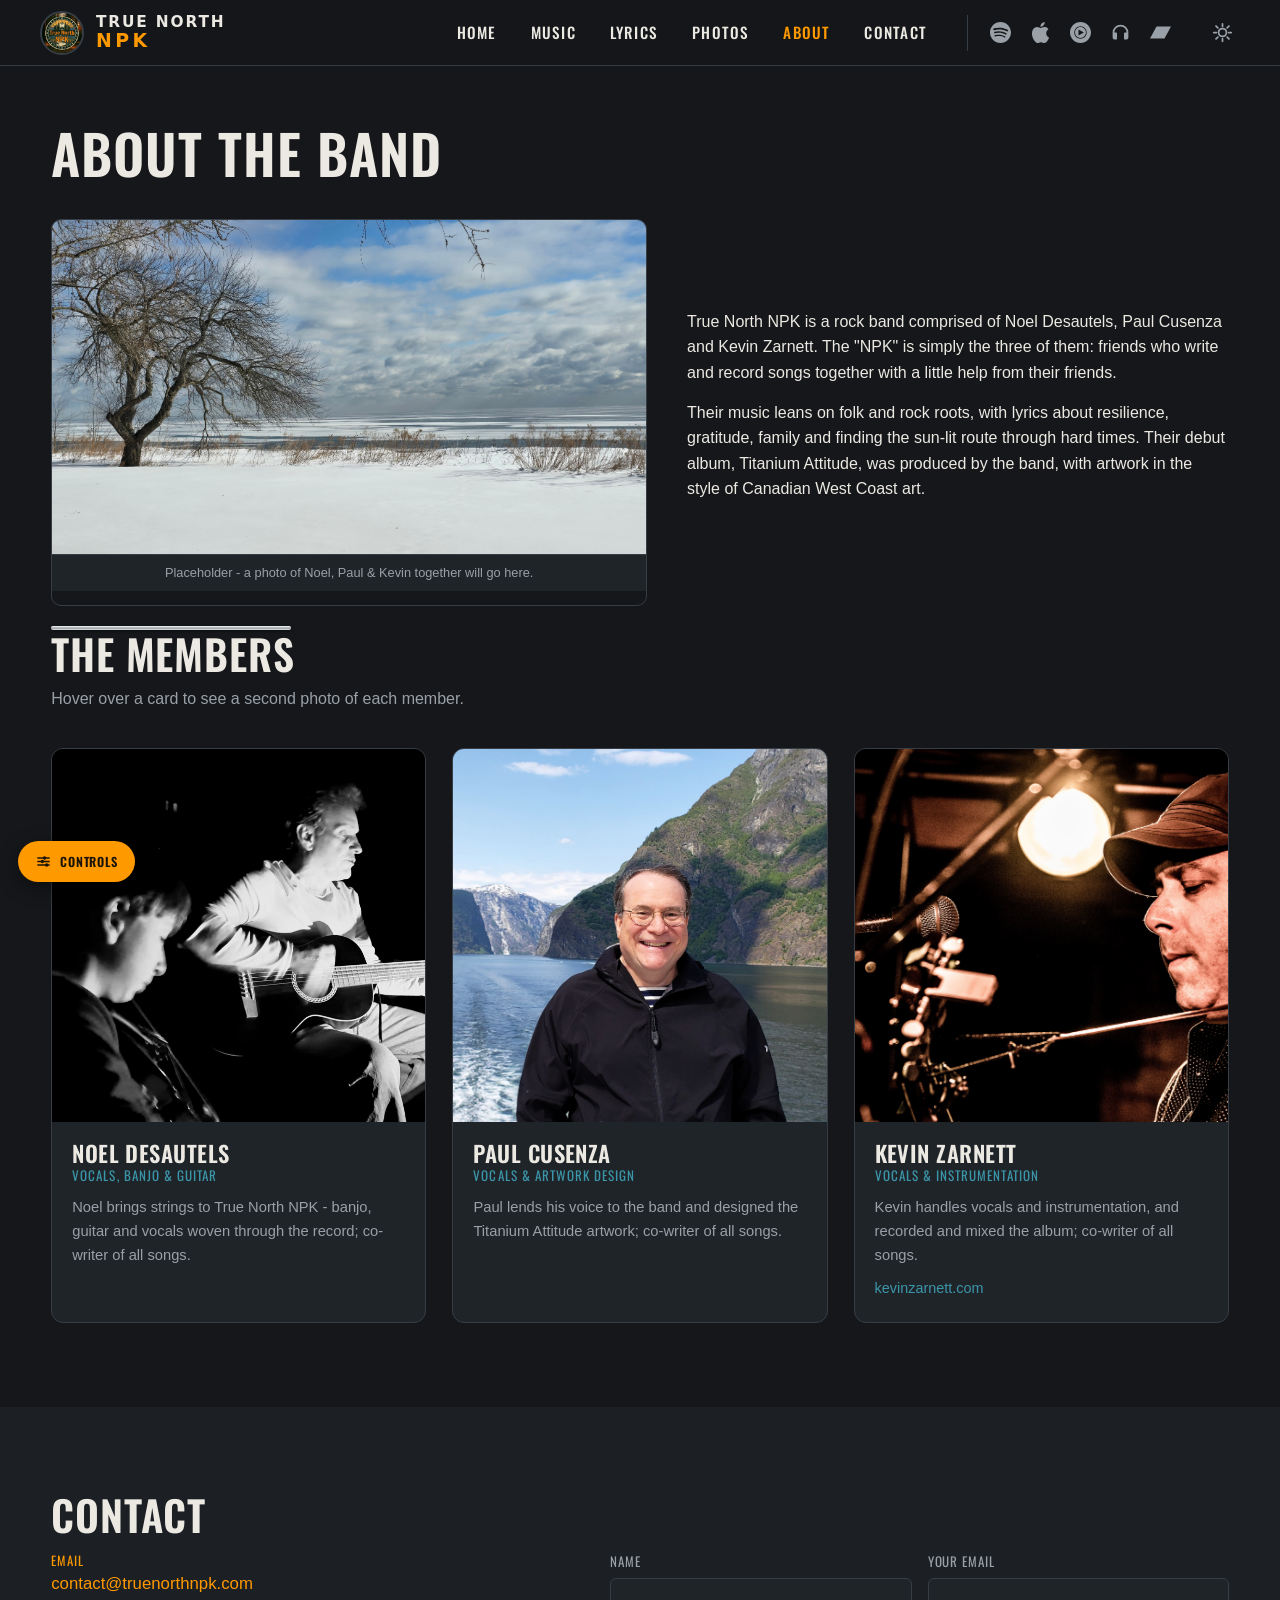
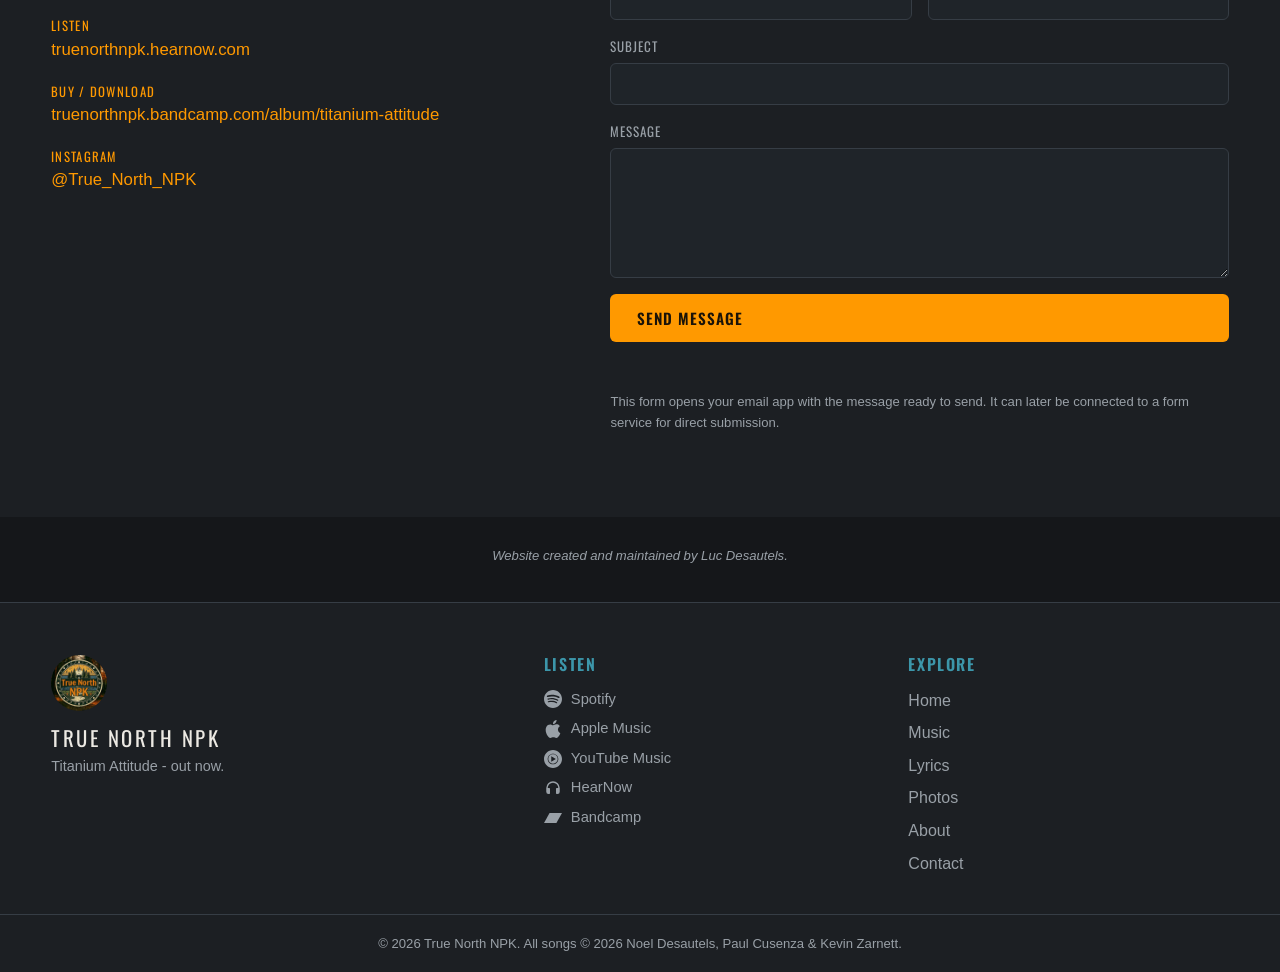
==== about.html @ 96f04e2c "Round 4: turntable -> album header, "Album NPK-001", Instagram - Music page album header is now a tw" ====
<!DOCTYPE html>
<html lang="en">
<head>
  <meta charset="UTF-8">
  <meta name="viewport" content="width=device-width, initial-scale=1.0">
  <title>About &amp; Contact - True North NPK</title>
  <meta name="description" content="Meet True North NPK - Noel, Paul and Kevin - and get in touch.">
  <link rel="icon" href="assets/img/badge.png">
  <link rel="stylesheet" href="css/style.css">
  <script src="js/controls.js"></script>
  <script src="js/analytics.js"></script>
</head>
<body data-page="about">

  <header id="site-header"></header>

  <main>
    <!-- ABOUT -->
    <section class="section about-hero">
      <div class="container">
        <h1>About the Band</h1>
        <div class="band-block">
          <div class="band-photo">
            <img src="assets/img/band-placeholder.jpg" alt="True North NPK band photo placeholder">
            <p class="ph-caption">Placeholder - a photo of Noel, Paul &amp; Kevin together will go here.</p>
          </div>
          <div class="band-text">
            <p data-content="about.paragraph1"></p>
            <p data-content="about.paragraph2"></p>
          </div>
        </div>
        <div class="titanium-bar thin divider-ti" style="max-width:240px;margin-top:18px"></div>
      </div>
    </section>

    <!-- MEMBERS -->
    <section class="section" style="padding-top:0">
      <div class="container">
        <h2>The Members</h2>
        <p class="lead" data-content="about.membersSectionLead"></p>
        <div class="members-grid" id="members-grid"><!-- filled by script --></div>
      </div>
    </section>

    <!-- CONTACT -->
    <section class="section contact-section" id="contact">
      <div class="container">
        <h2>Contact</h2>
        <div class="contact-grid">
          <div class="contact-info">
            <!-- email + Listen URL come from js/content.js -->
            <div class="contact-detail">
              <p class="cd-label">Email</p>
              <p class="cd-value"><a href="mailto:" data-content-email></a></p>
            </div>
            <div class="contact-detail">
              <p class="cd-label">Listen</p>
              <p class="cd-value"><a href="#" data-content-listen target="_blank" rel="noopener"></a></p>
            </div>
            <div class="contact-detail">
              <p class="cd-label">Buy / Download</p>
              <p class="cd-value"><a href="#" data-content-bandcamp target="_blank" rel="noopener"></a></p>
            </div>
            <div class="contact-detail">
              <p class="cd-label">Instagram</p>
              <p class="cd-value"><a href="#" data-content-instagram target="_blank" rel="noopener"></a></p>
            </div>
          </div>

          <form class="contact-form" id="contact-form" novalidate>
            <div class="form-row">
              <div class="form-field">
                <label for="cf-name">Name</label>
                <input type="text" id="cf-name" name="name" required>
              </div>
              <div class="form-field">
                <label for="cf-email">Your Email</label>
                <input type="email" id="cf-email" name="email" required>
              </div>
            </div>
            <div class="form-field">
              <label for="cf-subject">Subject</label>
              <input type="text" id="cf-subject" name="subject">
            </div>
            <div class="form-field">
              <label for="cf-message">Message</label>
              <textarea id="cf-message" name="message" required></textarea>
            </div>
            <button type="submit" class="btn btn-primary">Send message</button>
            <p class="form-status" id="cf-status" role="status"></p>
            <p class="form-note">
              This form opens your email app with the message ready to send.
              It can later be connected to a form service for direct submission.
            </p>
          </form>
        </div>
      </div>
    </section>

    <p class="site-credit" data-content="about.siteCredit"></p>
  </main>

  <footer id="site-footer"></footer>

  <script src="js/content.js"></script>
  <script src="js/data.js"></script>
  <script src="js/shared.js"></script>
  <script>
    /* render member cards from js/data.js */
    (function () {
      document.getElementById("members-grid").innerHTML = MEMBERS.map(function (m) {
        var linkHtml = "";
        if (m.link && m.link.url) {
          linkHtml = '<p class="member-link">' +
            '<a href="' + m.link.url + '" target="_blank" rel="noopener">' +
              (m.link.label || m.link.url) +
            '</a></p>';
        }
        return '' +
          '<article class="member-card">' +
            '<div class="member-photo">' +
              '<img class="photo-main" src="' + m.photo + '" alt="' + m.name + '">' +
              '<img class="photo-hover" src="' + m.photoHover + '" alt="" aria-hidden="true">' +
            '</div>' +
            '<div class="member-info">' +
              '<h3>' + m.name + '</h3>' +
              '<p class="member-role">' + m.role + '</p>' +
              '<p>' + m.bio + '</p>' +
              linkHtml +
            '</div>' +
          '</article>';
      }).join("");
    })();

    /* contact form -> opens the user's email client (no backend needed) */
    (function () {
      var form = document.getElementById("contact-form");
      var status = document.getElementById("cf-status");
      var TO = (window.CONTENT && CONTENT.contact && CONTENT.contact.email)
               || "contact@truenorthnpk.com";
      form.addEventListener("submit", function (e) {
        e.preventDefault();
        var name = form.name.value.trim();
        var email = form.email.value.trim();
        var msg = form.message.value.trim();
        if (!name || !email || !msg) {
          status.style.color = "#e8923a";
          status.textContent = "Please fill in your name, email and message.";
          return;
        }
        var subject = form.subject.value.trim() || ("Message from " + name);
        var body = "From: " + name + " (" + email + ")\n\n" + msg;
        window.location.href = "mailto:" + TO +
          "?subject=" + encodeURIComponent(subject) +
          "&body=" + encodeURIComponent(body);
        status.style.color = "";
        status.textContent = "Opening your email app…";
      });
    })();
  </script>
</body>
</html>
---- css/style.css ----
/* =============================================================
   True North NPK - site styles
   Dark + light themes. Terracotta primary accent, teal secondary,
   titanium silver for the recurring "titanium bar" motif.
   Many values are CSS variables adjustable via the on-page
   Website Controls panel (see js/controls.js).
   ============================================================= */

@import url('https://fonts.googleapis.com/css2?family=Oswald:wght@400;500;600;700&display=swap');

:root {
  /* ---- dark theme (default) ---- */
  --bg:          #15171a;
  --bg-2:        #1c1f23;
  --surface:     #1f2429;
  --surface-2:   #272d34;
  --border:      #363d45;
  --text:        #ece9e3;
  --text-muted:  #99a0a7;
  --accent:      #ff9900;       /* album orange (R:255 G:153 B:0) */
  --accent-hi:   #ffb340;
  --accent-ink:  #1a1308;       /* dark text on the orange accent */
  --secondary:   #3c96aa;       /* album blue-green (R:60 G:150 B:170) */
  --secondary-hi:#5fb1c4;
  --green:       #6fae6a;
  --nav-bg:      rgba(21, 23, 26, 0.97);
  --bar-bg:      rgba(28, 31, 35, 0.98);
  --tt-1:        #5a4030;       /* warm brown turntable plinth in dark mode */
  --tt-2:        #382518;
  --titanium-1:  #e2e4e5;
  --titanium-2:  #9a9ea3;
  --titanium-3:  #c3c6c9;
  --display:     'Oswald', 'Arial Narrow', sans-serif;
  --body:        -apple-system, BlinkMacSystemFont, 'Segoe UI', Roboto, Helvetica, Arial, sans-serif;
  /* ---- adjustable via the Website Controls panel ---- */
  --nav-h:         66px;
  --ui-text-scale: 1;
  --ui-logo:       44px;
  --ui-icon:       21px;
  --ui-navmax:     100%;
}

[data-theme="light"] {
  /* ---- light theme ---- */
  --bg:          #faf8f3;
  --bg-2:        #efebe2;
  --surface:     #ffffff;
  --surface-2:   #f2eee5;
  --border:      #ddd6c8;
  --text:        #1d1b18;
  --text-muted:  #62696a;
  --accent:      #ff9900;       /* same album orange */
  --accent-hi:   #d97f00;
  --accent-ink:  #1a1308;
  --secondary:   #3c96aa;       /* same album blue-green */
  --secondary-hi:#2a7387;
  --green:       #4f9a52;
  --nav-bg:      rgba(255, 255, 255, 0.95);
  --bar-bg:      rgba(255, 255, 255, 0.98);
  --tt-1:        #e6e2d8;
  --tt-2:        #cdc8bb;
  --titanium-1:  #f1f2f3;
  --titanium-2:  #b4b8bd;
  --titanium-3:  #d7d9db;
}

* { box-sizing: border-box; margin: 0; padding: 0; }

html {
  scroll-behavior: smooth;
  font-size: calc(100% * var(--ui-text-scale, 1));
}

body {
  font-family: var(--body);
  background: var(--bg);
  color: var(--text);
  line-height: 1.6;
  -webkit-font-smoothing: antialiased;
}

img { display: block; max-width: 100%; }

a { color: var(--accent); text-decoration: none; }
a:hover { color: var(--accent-hi); }

/* ---- Stylized scrollbars ---- */
* { scrollbar-width: thin; scrollbar-color: var(--titanium-2) var(--bg-2); }
::-webkit-scrollbar { width: 12px; height: 12px; }
::-webkit-scrollbar-track {
  background: var(--bg-2);
  border-left: 1px solid var(--border);
}
::-webkit-scrollbar-thumb {
  border-radius: 7px;
  border: 3px solid var(--bg-2);
  background: linear-gradient(180deg, var(--titanium-1), var(--titanium-2));
}
::-webkit-scrollbar-thumb:hover {
  background: linear-gradient(180deg, var(--accent-hi), var(--accent));
}
::-webkit-scrollbar-corner { background: var(--bg-2); }

h1, h2, h3, h4 {
  font-family: var(--display);
  font-weight: 600;
  line-height: 1.15;
  letter-spacing: 0.02em;
}

.container { width: min(1180px, 92vw); margin: 0 auto; }

.section { padding: 84px 0; }
.section h2 {
  font-size: clamp(1.8rem, 3.4vw, 2.6rem);
  text-transform: uppercase;
  margin-bottom: 8px;
}
.section .lead { color: var(--text-muted); max-width: 60ch; margin-bottom: 36px; }

/* ---- Titanium bar: recurring metallic divider motif ---- */
.titanium-bar {
  height: 8px;
  border-radius: 3px;
  background: linear-gradient(180deg,
     var(--titanium-1) 0%, var(--titanium-3) 30%,
     var(--titanium-2) 55%, var(--titanium-3) 78%, var(--titanium-1) 100%);
  box-shadow: 0 1px 3px rgba(0,0,0,.5), inset 0 1px 0 rgba(255,255,255,.45);
}
.titanium-bar.thin { height: 4px; }
.divider-ti { width: 100%; }

/* ---- Buttons ---- */
.btn {
  display: inline-flex;
  align-items: center;
  gap: 9px;
  font-family: var(--display);
  font-weight: 600;
  text-transform: uppercase;
  letter-spacing: .06em;
  font-size: .95rem;
  padding: 12px 26px;
  border-radius: 6px;
  border: 1px solid transparent;
  cursor: pointer;
  transition: background-color .18s ease, color .18s ease, border-color .18s ease;
}
.btn-primary { background: var(--accent); color: var(--accent-ink); }
.btn-primary:hover { background: var(--accent-hi); color: var(--accent-ink); }
.btn-ghost { background: transparent; color: var(--text); border-color: var(--border); }
.btn-ghost:hover { background: var(--surface-2); color: var(--accent-hi); border-color: var(--accent); }
.btn-titanium {
  background: linear-gradient(180deg, var(--titanium-1), var(--titanium-2));
  color: #1d2024;
}
.btn-titanium:hover { background: linear-gradient(180deg, #fff, var(--titanium-3)); color: #1d2024; }

/* =============================================================
   NAVBAR
   ============================================================= */
#site-header { position: sticky; top: 0; z-index: 100; }

.navbar {
  display: flex;
  align-items: center;
  gap: 24px;
  height: var(--nav-h);
  max-width: var(--ui-navmax, 100%);
  margin: 0 auto;
  padding: 0 clamp(16px, 4vw, 40px);
  background: var(--nav-bg);
  border-bottom: 1px solid var(--border);
  backdrop-filter: blur(6px);
}

.brand { display: flex; align-items: center; gap: 12px; color: var(--text); }
.brand-badge {
  width: var(--ui-logo, 44px); height: var(--ui-logo, 44px);
  border-radius: 50%;
  border: 2px solid var(--border);
}
.brand-text { display: flex; flex-direction: column; line-height: 1; }
.brand-true {
  font-family: 'Segoe UI Black', 'Segoe UI', system-ui, sans-serif;
  font-weight: 900;
  font-size: .96rem; letter-spacing: .12em; text-transform: uppercase;
}
.brand-npk {
  font-family: 'Segoe UI Black', 'Segoe UI', system-ui, sans-serif;
  font-weight: 900;
  font-size: 1.18rem; letter-spacing: .18em; color: var(--accent);
}

.nav-collapse {
  display: flex; align-items: center; gap: 26px;
  margin-left: auto;
}
.nav-links { display: flex; list-style: none; gap: 6px; }
.nav-links a {
  display: block;
  font-family: var(--display);
  font-weight: 500;
  text-transform: uppercase;
  letter-spacing: .08em;
  font-size: .95rem;
  color: var(--text);
  padding: 8px 14px;
  border-radius: 5px;
  transition: color .16s ease, background-color .16s ease;
}
.nav-links a:hover { color: var(--accent-hi); background: var(--surface-2); }
.nav-links a.active { color: var(--accent); }

.nav-streaming { display: flex; gap: 4px; padding-left: 14px; border-left: 1px solid var(--border); }
.stream-link {
  display: flex; align-items: center; justify-content: center;
  color: var(--text-muted);
  transition: color .16s ease;
}
.stream-link:hover { color: var(--accent); }
.nav-stream { width: 36px; height: 36px; }
.nav-stream svg { width: var(--ui-icon, 21px); height: var(--ui-icon, 21px); }
.stream-link svg { fill: currentColor; }
.nav-stream .stream-name { display: none; }

.nav-toggle {
  display: none;
  flex-direction: column; gap: 5px;
  background: none; border: 0; cursor: pointer;
  padding: 8px; margin-left: auto;
}
.nav-toggle span {
  width: 26px; height: 2px; background: var(--text);
  border-radius: 2px; transition: transform .2s ease, opacity .2s ease;
}
.nav-toggle.open span:nth-child(1) { transform: translateY(7px) rotate(45deg); }
.nav-toggle.open span:nth-child(2) { opacity: 0; }
.nav-toggle.open span:nth-child(3) { transform: translateY(-7px) rotate(-45deg); }

/* =============================================================
   FOOTER
   ============================================================= */
#site-footer { background: var(--bg-2); border-top: 1px solid var(--border); }
.footer-inner {
  width: min(1180px, 92vw); margin: 0 auto;
  display: grid;
  grid-template-columns: 1.4fr 1fr 1fr;
  gap: 44px;
  padding: 52px 0 38px;
}
.footer-col h4 {
  font-size: 1rem; text-transform: uppercase; letter-spacing: .1em;
  color: var(--secondary); margin-bottom: 14px;
}
.footer-badge { width: 56px; height: 56px; border-radius: 50%; margin-bottom: 10px; }
.footer-name { font-family: var(--display); font-size: 1.3rem; letter-spacing: .12em; text-transform: uppercase; }
.footer-tagline { color: var(--text-muted); font-size: .9rem; }
.footer-streaming { display: flex; flex-direction: column; gap: 6px; }
.footer-stream { gap: 9px; justify-content: flex-start; color: var(--text-muted); font-size: .92rem; }
.footer-stream svg { width: 18px; height: 18px; }
.footer-stream:hover { color: var(--accent-hi); }
.footer-nav { list-style: none; display: flex; flex-direction: column; gap: 7px; }
.footer-nav a { color: var(--text-muted); }
.footer-nav a:hover { color: var(--accent-hi); }
.footer-bottom {
  border-top: 1px solid var(--border);
  padding: 18px 0; text-align: center;
}
.footer-bottom p { color: var(--text-muted); font-size: .82rem; }

/* =============================================================
   HERO (home)
   ============================================================= */
.hero {
  position: relative;
  min-height: calc(100vh - var(--nav-h));
  display: flex; align-items: center;
  padding: 60px clamp(16px, 4vw, 40px);
  background: linear-gradient(180deg, rgba(20,23,26,.55), rgba(20,23,26,.92)),
              url('../assets/img/band-placeholder.jpg') center/cover no-repeat;
}
.hero-inner { width: min(1180px, 92vw); margin: 0 auto; max-width: 760px; }
.hero h1 {
  font-family: 'Segoe UI Black', 'Segoe UI', system-ui, sans-serif;
  font-weight: 900;
  font-size: clamp(2.8rem, 8vw, 6rem);
  text-transform: uppercase;
  letter-spacing: .04em;
  color: #f4f2ec;            /* hero sits on a dark image overlay in both themes */
}
.hero h1 .npk { color: var(--accent); }
.hero-tagline {
  font-family: var(--display); font-weight: 400;
  letter-spacing: .22em; text-transform: uppercase;
  color: var(--titanium-3); font-size: clamp(.8rem, 1.6vw, 1rem);
  margin-bottom: 22px;
}
.hero p.hero-desc {
  font-size: 1.12rem; color: #d8d6cf;
  max-width: 56ch; margin: 18px 0 30px;
}
.hero-actions { display: flex; gap: 14px; flex-wrap: wrap; }
.hero-ti { max-width: 220px; margin-top: 40px; }

/* ---- Home: album preview ---- */
.album-preview { background: var(--bg-2); }
.album-preview-grid {
  display: grid; grid-template-columns: 340px 1fr; gap: 48px; align-items: center;
}
.album-cover-frame {
  border: 1px solid var(--border); border-radius: 10px; overflow: hidden;
  box-shadow: 0 18px 40px rgba(0,0,0,.5);
}
.album-cover-frame img { width: 100%; }
.album-preview-info .eyebrow {
  font-family: var(--display); letter-spacing: .18em; text-transform: uppercase;
  color: var(--accent); font-size: .9rem; margin-bottom: 6px;
}
.album-preview-info h3 {
  font-size: clamp(2rem, 4vw, 3rem); text-transform: uppercase;
}
.album-preview-info .album-year { color: var(--text-muted); margin-bottom: 14px; }
.album-preview-info p { color: var(--text); max-width: 52ch; margin-bottom: 22px; }

/* ---- Home: second album placeholder ---- */
.coming-soon {
  margin-top: 40px;
  border: 2px dashed var(--border);
  border-radius: 12px;
  padding: 40px;
  display: flex; align-items: center; gap: 28px;
  background: repeating-linear-gradient(45deg, transparent, transparent 14px, rgba(255,255,255,.012) 14px, rgba(255,255,255,.012) 28px);
}
.coming-soon .cs-art {
  width: 130px; height: 130px; flex-shrink: 0;
  border: 2px dashed var(--border); border-radius: 8px;
  display: flex; align-items: center; justify-content: center;
  color: var(--text-muted); font-family: var(--display);
  text-transform: uppercase; letter-spacing: .1em; font-size: .8rem; text-align: center;
}
.coming-soon h3 { font-size: 1.6rem; text-transform: uppercase; color: var(--text-muted); }
.coming-soon p { color: var(--text-muted); max-width: 60ch; }

/* =============================================================
   MUSIC PAGE
   ============================================================= */
.album-panel {
  min-height: 100vh;
  display: flex; flex-direction: column; justify-content: center;
  padding: 60px clamp(16px, 4vw, 40px) 140px;
  border-top: 1px solid var(--border);
}
.album-panel:nth-child(even) { background: var(--bg-2); }

.album-head { margin-bottom: 28px; }
/* Two-column album header: text on the left, turntable on the right */
.album-head-split {
  display: grid;
  grid-template-columns: 1fr auto;
  align-items: center;
  gap: 36px;
}
.album-head-split .album-head-text { min-width: 0; }
.album-head-split .album-head-art { flex-shrink: 0; }
/* Slightly smaller turntable when it lives in the header */
.album-head-art .turntable {
  width: 260px; height: 260px;
  transform: scale(0.88);
  transform-origin: center right;
}
.album-head-art .record-player {
  padding: 14px 14px 12px;
}
.album-head-art .record-caption {
  margin-top: -8px;
  font-size: .72rem;
}
.album-head .eyebrow {
  font-family: var(--display); letter-spacing: .18em; text-transform: uppercase;
  color: var(--accent); font-size: .85rem;
}
.album-head h2 {
  font-size: clamp(2.2rem, 5.5vw, 4rem); text-transform: uppercase;
}
.album-head .album-meta { color: var(--text-muted); }

/* Bandcamp Buy / Download CTA shown in the album head */
.album-buy {
  display: inline-flex; align-items: center; gap: 10px;
  margin-top: 14px;
  background: var(--secondary); color: #fff;
  padding: 11px 22px; border-radius: 999px;
  font-family: var(--display); font-weight: 600;
  text-transform: uppercase; letter-spacing: .07em; font-size: .82rem;
  transition: background-color .18s ease, transform .18s ease;
}
.album-buy:hover {
  background: var(--secondary-hi); color: #fff;
  transform: translateY(-1px);
}
.album-buy-arrow { font-size: 1.1em; line-height: 1; }

/* Full album credits panel under the song list */
.album-credits {
  margin-top: 36px;
  padding: 22px 26px 24px;
  background: var(--surface-2);
  border: 1px solid var(--border);
  border-radius: 10px;
}
.album-credits-title {
  font-family: var(--display);
  font-size: 1.05rem;
  text-transform: uppercase; letter-spacing: .12em;
  color: var(--secondary);
  margin-bottom: 12px;
}
.album-credits-body {
  white-space: pre-wrap;
  font-size: .88rem; line-height: 1.7;
  color: var(--text-muted);
}

.album-body {
  display: grid; grid-template-columns: 360px 1fr; gap: 44px;
  align-items: start;
  transition: grid-template-columns .3s ease;
}
.album-body.lyrics-open {
  grid-template-columns: 320px minmax(0, 1fr) clamp(290px, 27vw, 400px);
  gap: 30px;
}
.album-left { display: flex; flex-direction: column; gap: 28px; }
.album-art {
  border: 1px solid var(--border); border-radius: 10px; overflow: hidden;
  box-shadow: 0 16px 36px rgba(0,0,0,.55);
}
.album-art img { width: 100%; }
.album-desc { color: var(--text); margin-bottom: 22px; max-width: 60ch; }

/* ---- Turntable / record player ---- */
.record-player {
  display: flex; flex-direction: column; align-items: center; gap: 14px;
  background: linear-gradient(158deg, var(--tt-1) 0%, var(--tt-2) 70%);
  border: 1px solid var(--border); border-radius: 16px;
  padding: 22px 20px 20px;
  box-shadow: inset 0 1px 0 rgba(255,255,255,.14), 0 10px 26px rgba(0,0,0,.3);
}
.turntable { position: relative; width: 300px; height: 300px; }

/* the vinyl disc (static; only the centre label spins) */
.record {
  position: absolute; left: 30px; top: 35px;
  width: 240px; height: 240px; border-radius: 50%;
  background:
    radial-gradient(circle at 50% 50%,
      #101113 0%, #050506 6%, #0b0c0e 7%, #060607 40%,
      #0c0d0f 41%, #060607 73%, #101113 74%, #060607 100%);
  box-shadow:
    0 0 0 1px #000,
    0 20px 40px rgba(0,0,0,.7),
    inset 0 0 26px rgba(0,0,0,.95),
    inset 0 0 3px rgba(255,255,255,.12);
}
/* fine concentric grooves */
.vinyl-grooves {
  position: absolute; inset: 0; border-radius: 50%;
  background: repeating-radial-gradient(circle at 50% 50%,
    rgba(255,255,255,.05) 0 0.5px,
    rgba(0,0,0,0) 0.5px 3.4px);
  -webkit-mask: radial-gradient(circle at 50% 50%, transparent 20%, #000 20.5%);
          mask: radial-gradient(circle at 50% 50%, transparent 20%, #000 20.5%);
}
/* fixed light reflection across the disc (does not rotate) */
.vinyl-sheen {
  position: absolute; inset: 0; border-radius: 50%;
  pointer-events: none;
  background:
    linear-gradient(122deg,
      rgba(255,255,255,.16) 0%, rgba(255,255,255,.03) 15%,
      transparent 33%, transparent 63%,
      rgba(255,255,255,.05) 82%, rgba(255,255,255,.15) 100%);
}
/* the centre label - the only part that spins */
.record-label {
  position: absolute; left: 50%; top: 50%;
  width: 96px; height: 96px; margin: -48px;
  border-radius: 50%;
  overflow: hidden;
  border: 2px solid #060606;
  box-shadow: 0 0 0 7px #0a0b0c, 0 3px 7px rgba(0,0,0,.8);
  z-index: 3;
  animation: spin 2.4s linear infinite;
  animation-play-state: paused;
}
.record-label.playing { animation-play-state: running; }
.record-label-img {
  width: 100%; height: 100%; object-fit: cover;
  transform: scale(1.34);            /* zoom further into the badge */
}
@keyframes spin { to { transform: rotate(360deg); } }
.record-spindle {
  position: absolute; left: 50%; top: 50%;
  width: 7px; height: 7px; margin: -3.5px;
  border-radius: 50%;
  background: radial-gradient(circle at 38% 32%, #fff, #9a9da2 55%, #55585d);
  z-index: 4;
}

/* tonearm rest post */
.tonearm-rest {
  position: absolute; left: 268px; top: 214px;
  width: 18px; height: 18px; border-radius: 50%;
  background: radial-gradient(circle at 40% 35%, #4a4e54, #1c1f23);
  box-shadow: inset 0 1px 0 rgba(255,255,255,.2);
  z-index: 4;
}
/* tonearm assembly - hangs from the pivot; the whole unit rotates */
.tonearm {
  position: absolute; left: 242px; top: 18px;
  width: 40px; height: 212px;
  transform-origin: 20px 30px;       /* the pivot */
  transform: rotate(-6deg);          /* parked (overridden inline while playing) */
  transition: transform .6s cubic-bezier(.34,.08,.27,1);
  z-index: 6;
}
.ta-counterweight {
  position: absolute; left: 12px; top: 0;
  width: 16px; height: 26px; border-radius: 7px;
  background: linear-gradient(180deg, #51555b, #24272c);
  box-shadow: inset 0 1px 0 rgba(255,255,255,.25), 0 1px 3px rgba(0,0,0,.5);
}
.ta-pivot {
  position: absolute; left: 4px; top: 14px;
  width: 32px; height: 32px; border-radius: 50%;
  background: radial-gradient(circle at 38% 32%, #f1f2f3, #b6babf 46%, #6a6f75 100%);
  box-shadow: 0 2px 6px rgba(0,0,0,.55), inset 0 1px 0 rgba(255,255,255,.7);
  z-index: 2;
}
.ta-tube {
  position: absolute; left: 16px; top: 34px;
  width: 8px; height: 150px; border-radius: 4px;
  background: linear-gradient(90deg, #6c7076 0%, #f0f1f2 42%, #c0c4c8 58%, #62666c 100%);
  box-shadow: 0 2px 4px rgba(0,0,0,.5);
}
.ta-headshell {
  position: absolute; left: 10px; top: 178px;
  width: 20px; height: 26px; border-radius: 3px 3px 4px 4px;
  background: linear-gradient(180deg, #34383e, #15171a);
  border: 1px solid #4c5056;
}
.ta-headshell::after {            /* stylus tip */
  content: ""; position: absolute; left: 50%; bottom: -6px;
  width: 4px; height: 7px; margin-left: -2px;
  background: linear-gradient(180deg, #e2e4e6, #82868b);
  border-radius: 0 0 2px 2px;
}
.record-caption {
  font-family: var(--display); text-transform: uppercase;
  letter-spacing: .12em; font-size: .82rem; color: var(--text-muted);
}

/* ---- Song list ---- */
.song-list { list-style: none; border-top: 1px solid var(--border); }
.song-row {
  display: flex; align-items: center; gap: 16px;
  padding: 15px 14px;
  border-bottom: 1px solid var(--border);
  cursor: pointer;
  transition: background-color .15s ease;
}
.song-row:hover { background: var(--surface-2); }
.song-row.playing { background: var(--surface-2); }
.song-row.playing .song-title { color: var(--accent); }
.song-num {
  width: 26px; flex-shrink: 0; text-align: center;
  font-family: var(--display); color: var(--text-muted);
}
.song-row.playing .song-num { color: var(--accent); }
.song-play-icon {
  width: 30px; height: 30px; flex-shrink: 0;
  display: flex; align-items: center; justify-content: center;
  border-radius: 50%; border: 1px solid var(--border);
  color: var(--text);
}
.song-row:hover .song-play-icon { border-color: var(--accent); color: var(--accent); }
.song-play-icon svg { width: 14px; height: 14px; fill: currentColor; }
.song-info { flex: 1; min-width: 0; }
.song-title { font-weight: 600; }
.song-sub { font-size: .82rem; color: var(--text-muted); }
.song-length {
  font-family: var(--display); color: var(--text-muted);
  font-variant-numeric: tabular-nums;
}
.song-lyrics-btn {
  background: none; border: 1px solid var(--border); color: var(--text-muted);
  font-size: .72rem; text-transform: uppercase; letter-spacing: .08em;
  padding: 5px 9px; border-radius: 4px; cursor: pointer;
  font-family: var(--display);
  transition: color .15s, border-color .15s;
}
.song-lyrics-btn:hover { color: var(--accent); border-color: var(--accent); }

/* ---- Lyrics sidebar (third column inside the album box) ---- */
.lyrics-sidebar { display: none; }
.album-body.lyrics-open .lyrics-sidebar {
  display: flex; flex-direction: column;
  background: var(--surface);
  border: 1px solid var(--border);
  border-radius: 12px;
  overflow: hidden;
  position: sticky; top: 88px;
  max-height: calc(100vh - 168px);
  align-self: start;
}
.lyrics-sidebar-head {
  display: flex; align-items: flex-start; gap: 12px;
  padding: 15px 18px 12px;
  border-bottom: 1px solid var(--border);
  background: var(--surface-2);
}
.lyrics-sidebar-head h3 {
  font-size: 1.22rem; text-transform: uppercase; flex: 1; line-height: 1.2;
}
.lyrics-sidebar-head .ls-sub {
  display: block; font-family: var(--body); font-weight: 400;
  font-size: .78rem; color: var(--text-muted);
  text-transform: none; letter-spacing: 0; margin-top: 3px;
}
.lyrics-close {
  background: none; border: 1px solid var(--border); color: var(--text);
  width: 30px; height: 30px; border-radius: 5px; cursor: pointer;
  font-size: 1.15rem; line-height: 1; flex-shrink: 0;
  transition: color .15s ease, border-color .15s ease;
}
.lyrics-close:hover { color: var(--accent); border-color: var(--accent); }
.lyrics-sidebar-body { padding: 16px 18px 20px; overflow-y: auto; }
.lyrics-sidebar-body .ls-lyrics {
  white-space: pre-wrap; color: var(--text); font-size: .95rem; line-height: 1.62;
}
.lyrics-sidebar-body .ls-meaning {
  margin-top: 20px; padding-top: 14px; border-top: 1px solid var(--border);
  color: var(--text-muted); font-size: .88rem; font-style: italic; line-height: 1.6;
}

/* ---- Player bar (fixed bottom, music page) ---- */
.player-bar {
  position: fixed; left: 0; right: 0; bottom: 0;
  z-index: 110;
  background: var(--bar-bg);
  border-top: 1px solid var(--border);
  backdrop-filter: blur(6px);
  display: grid;
  grid-template-columns: 1fr auto 1fr;
  align-items: center;
  gap: 20px;
  padding: 12px clamp(14px, 3vw, 32px);
  transform: translateY(120%);
  transition: transform .25s ease;
}
.player-bar.active { transform: translateY(0); }
.pb-now { min-width: 0; }
.pb-now .pb-title { font-weight: 600; white-space: nowrap; overflow: hidden; text-overflow: ellipsis; }
.pb-now .pb-album { font-size: .8rem; color: var(--text-muted); }
.pb-center { display: flex; flex-direction: column; align-items: center; gap: 6px; }
.pb-controls { display: flex; align-items: center; gap: 10px; }
.pb-btn {
  background: none; border: 0; cursor: pointer; color: var(--text);
  display: flex; align-items: center; justify-content: center;
  transition: color .15s ease;
}
.pb-btn:hover { color: var(--accent); }
.pb-btn svg { fill: currentColor; }
.pb-btn.prev svg, .pb-btn.next svg { width: 22px; height: 22px; }
.pb-btn.skip svg { width: 25px; height: 25px; }
.pb-btn.skip text {
  font-family: var(--display); font-weight: 600;
  stroke: none; fill: currentColor;
}
.pb-play {
  width: 44px; height: 44px; border-radius: 50%;
  background: var(--secondary); color: #fff;
}
.pb-play:hover { background: var(--secondary-hi); color: #fff; }
.pb-play svg { width: 20px; height: 20px; }
.pb-progress { display: flex; align-items: center; gap: 10px; width: min(440px, 46vw); }
.pb-time { font-family: var(--display); font-size: .8rem; color: var(--text-muted); font-variant-numeric: tabular-nums; }
.pb-right { display: flex; align-items: center; justify-content: flex-end; gap: 10px; }
.pb-vol-icon { color: var(--text-muted); display: flex; }
.pb-vol-icon svg { width: 20px; height: 20px; fill: currentColor; }

input[type="range"].slider {
  -webkit-appearance: none; appearance: none;
  height: 6px; border-radius: 4px;
  cursor: pointer; flex: 1;
  background: linear-gradient(to right,
    var(--slider-col, var(--accent)) calc(var(--fill, 0) * 1%),
    var(--surface-2) calc(var(--fill, 0) * 1%));
}
input[type="range"].slider::-webkit-slider-thumb {
  -webkit-appearance: none; appearance: none;
  width: 14px; height: 14px; border-radius: 50%;
  background: var(--slider-col, var(--accent)); border: 0;
}
input[type="range"].slider::-moz-range-thumb {
  width: 14px; height: 14px; border-radius: 50%;
  background: var(--slider-col, var(--accent)); border: 0;
}
.pb-vol { width: 96px; flex: none; --slider-col: var(--secondary); }

/* ---- Streaming embed (when a song uses a Spotify/YouTube link) ---- */
.embed-wrap { margin-top: 14px; }
.embed-wrap iframe { width: 100%; border: 0; border-radius: 10px; }

/* ---- Music page: album-2 wireframe placeholder ---- */
.wireframe { opacity: .9; }
.wf-box {
  border: 2px dashed var(--border); border-radius: 8px;
  display: flex; align-items: center; justify-content: center;
  color: var(--text-muted); font-family: var(--display);
  text-transform: uppercase; letter-spacing: .1em; font-size: .82rem;
  text-align: center; padding: 14px;
}
.wf-art { aspect-ratio: 1; }
.wf-list { display: flex; flex-direction: column; gap: 10px; }
.wf-song { height: 52px; }
.wf-note {
  margin-top: 18px; color: var(--text-muted); font-size: .9rem;
  border-left: 3px solid var(--accent); padding-left: 14px;
}

/* =============================================================
   LYRICS PAGE - album raven artwork on the page background,
   central "song list" panel forced to dark for legibility.
   ============================================================= */
body[data-page="lyrics"] {
  background:
    linear-gradient(rgba(8, 9, 11, .35), rgba(8, 9, 11, .55)),
    url('../assets/img/raven.jpg') center center / cover fixed no-repeat;
  background-color: #0c0d10;
}
body[data-page="lyrics"] #site-header { background: transparent; }
body[data-page="lyrics"] .navbar { background: rgba(8, 9, 11, 0.6); }
body[data-page="lyrics"] .lyrics-layout {
  /* scope the dark-theme variables to the lyrics panel so the song
     list stays on a black background regardless of the global theme */
  --bg:          #15171a;
  --bg-2:        #1c1f23;
  --surface:     #1f2429;
  --surface-2:   #272d34;
  --border:      #363d45;
  --text:        #ece9e3;
  --text-muted:  #99a0a7;
  background: var(--bg);
  color: var(--text);
  padding: 40px 38px 56px;
  margin: 28px auto 56px;
  border-radius: 14px;
  box-shadow: 0 22px 60px rgba(0, 0, 0, .55);
}

.lyrics-layout { padding: 56px 0 90px; }
.lyrics-layout h1 { font-size: clamp(2rem, 5vw, 3.2rem); text-transform: uppercase; }
.lyrics-layout .lead { color: var(--text-muted); margin-bottom: 14px; }

.pdf-link {
  display: inline-flex; align-items: center; gap: 9px;
  margin-bottom: 30px;
}

/* file tree */
.tree { font-size: 1rem; }
.tree-root > .tree-label {
  font-family: var(--display); font-size: 1.3rem; text-transform: uppercase;
  letter-spacing: .06em;
}
.tree-node { list-style: none; }
.tree-children { list-style: none; padding-left: 26px; border-left: 1px solid var(--border); margin-left: 9px; }
.tree-label {
  display: flex; align-items: center; gap: 10px;
  padding: 7px 8px; border-radius: 5px;
}
.tree-icon { width: 18px; height: 18px; flex-shrink: 0; color: var(--accent); }
.tree-icon svg { width: 100%; height: 100%; fill: currentColor; }
.tree-song {
  cursor: pointer;
  transition: background-color .14s ease, color .14s ease;
}
.tree-song:hover { background: var(--surface-2); color: var(--accent-hi); }
.tree-song .tree-icon { color: var(--text-muted); }
.tree-song:hover .tree-icon { color: var(--accent); }
.tree-song .t-len { margin-left: auto; color: var(--text-muted); font-family: var(--display); font-size: .85rem; }
.tree-album-empty { color: var(--text-muted); font-style: italic; padding: 6px 8px; }

/* lyrics modal */
.modal-overlay {
  position: fixed; inset: 0; z-index: 200;
  background: rgba(8,9,11,.78);
  display: none; align-items: center; justify-content: center;
  padding: 24px;
}
.modal-overlay.open { display: flex; }
.modal {
  background: var(--surface);
  border: 1px solid var(--border);
  border-radius: 12px;
  width: min(940px, 100%);
  max-height: 86vh;
  display: flex; flex-direction: column;
  overflow: hidden;
  box-shadow: 0 24px 60px rgba(0,0,0,.6);
}
.modal-head {
  display: flex; align-items: flex-start; gap: 14px;
  padding: 22px 24px 16px;
  border-bottom: 1px solid var(--border);
}
.modal-head h3 { font-size: 1.6rem; text-transform: uppercase; flex: 1; }
.modal-head .m-sub { display:block; font-family: var(--body); font-weight:400; font-size:.82rem; color: var(--text-muted); text-transform:none; letter-spacing:0; margin-top:3px;}
.modal-close {
  background: none; border: 1px solid var(--border); color: var(--text);
  width: 34px; height: 34px; border-radius: 6px; cursor: pointer;
  font-size: 1.2rem; line-height: 1; flex-shrink: 0;
}
.modal-close:hover { color: var(--accent); border-color: var(--accent); }
/* lyrics + meaning side by side */
.modal-cols {
  display: grid; grid-template-columns: 1.3fr 1fr;
  flex: 1; min-height: 0;
}
/* when a song has no real "meaning" yet, hide the column and
   let the lyrics fill the full width */
.modal.no-meaning .modal-cols { grid-template-columns: 1fr; }
.modal.no-meaning .modal-col-meaning { display: none; }
.modal-col {
  display: flex; flex-direction: column; min-height: 0;
  padding: 18px 22px 22px;
}
.modal-col-meaning {
  border-left: 1px solid var(--border);
  background: var(--surface-2);
}
.modal-col-label {
  font-size: .85rem; text-transform: uppercase; letter-spacing: .12em;
  margin-bottom: 12px; flex-shrink: 0;
}
.modal-col-lyrics  .modal-col-label { color: var(--accent); }
.modal-col-meaning .modal-col-label { color: var(--secondary); }
.modal-scroll { overflow-y: auto; min-height: 0; padding-right: 4px; }
.modal-lyrics { white-space: pre-wrap; color: var(--text); line-height: 1.62; }
.modal-meaning { color: var(--text-muted); font-style: italic; line-height: 1.68; }

/* =============================================================
   ABOUT / CONTACT PAGE
   ============================================================= */
.about-hero { padding: 56px 0 0; }
.about-hero h1 { font-size: clamp(2.2rem, 5vw, 3.4rem); text-transform: uppercase; }

.band-block {
  display: grid; grid-template-columns: 1.1fr 1fr; gap: 40px;
  align-items: center; margin: 34px 0 20px;
}
.band-photo {
  border: 1px solid var(--border); border-radius: 10px; overflow: hidden;
}
.band-photo img { width: 100%; }
.band-photo .ph-caption {
  background: var(--surface); color: var(--text-muted);
  font-size: .8rem; text-align: center; padding: 8px;
  border-top: 1px solid var(--border);
}
.band-block p { color: var(--text); margin-bottom: 14px; }

/* member cards */
.members-grid {
  display: grid; grid-template-columns: repeat(3, 1fr); gap: 26px;
  margin-top: 14px;
}
.member-card {
  background: var(--surface);
  border: 1px solid var(--border);
  border-radius: 12px; overflow: hidden;
  transition: border-color .18s ease, transform .18s ease;
}
.member-card:hover { border-color: var(--accent); transform: translateY(-4px); }
.member-photo { position: relative; aspect-ratio: 1; overflow: hidden; }
.member-photo img {
  position: absolute; inset: 0;
  width: 100%; height: 100%; object-fit: cover;
  transition: opacity .25s ease;
}
.member-photo .photo-hover { opacity: 0; }
.member-card:hover .photo-main { opacity: 0; }
.member-card:hover .photo-hover { opacity: 1; }
.member-info { padding: 18px 20px 22px; }
.member-info h3 { font-size: 1.4rem; text-transform: uppercase; }
.member-info .member-role {
  color: var(--secondary); font-family: var(--display);
  text-transform: uppercase; letter-spacing: .08em;
  font-size: .82rem; margin-bottom: 10px;
}
.member-info p { color: var(--text-muted); font-size: .92rem; }
.member-info .member-link { margin-top: 10px; font-size: .9rem; }
.member-info .member-link a { color: var(--secondary); font-weight: 500; }
.member-info .member-link a:hover { color: var(--accent); }

/* contact */
.contact-section { background: var(--bg-2); }
.contact-grid {
  display: grid; grid-template-columns: 1fr 1.2fr; gap: 44px;
  margin-top: 12px;
}
.contact-detail { margin-bottom: 18px; }
.contact-detail .cd-label {
  font-family: var(--display); text-transform: uppercase;
  letter-spacing: .1em; font-size: .8rem; color: var(--accent);
}
.contact-detail .cd-value { font-size: 1.05rem; }
.contact-members { margin-top: 22px; }
.contact-members h4 {
  font-size: 1rem; text-transform: uppercase; letter-spacing: .08em;
  margin-bottom: 8px;
}
.contact-members ul { list-style: none; }
.contact-members li { color: var(--text-muted); padding: 3px 0; }

.contact-form { display: flex; flex-direction: column; gap: 16px; }
.form-row { display: flex; gap: 16px; }
.form-row > .form-field { flex: 1; }
.form-field { display: flex; flex-direction: column; gap: 6px; }
.form-field label {
  font-family: var(--display); text-transform: uppercase;
  letter-spacing: .07em; font-size: .82rem; color: var(--text-muted);
}
.form-field input, .form-field textarea {
  background: var(--surface); border: 1px solid var(--border);
  border-radius: 6px; color: var(--text);
  padding: 11px 13px; font-family: var(--body); font-size: .96rem;
}
.form-field input:focus, .form-field textarea:focus {
  outline: none; border-color: var(--accent);
}
.form-field textarea { resize: vertical; min-height: 130px; }
.form-note { color: var(--text-muted); font-size: .82rem; }
.form-status { font-size: .9rem; color: var(--green); min-height: 1.2em; }

/* Small "Website by Luc Desautels" credit at the bottom of the About page */
.site-credit {
  text-align: center;
  color: var(--text-muted);
  font-size: .82rem; font-style: italic;
  padding: 28px 16px 36px;
}

/* =============================================================
   PHOTOS PAGE - 3-column stretch / masonry gallery
   ============================================================= */
.photos-page { padding-top: 56px; }
.photos-page h1 { font-size: clamp(2rem, 5vw, 3.2rem); text-transform: uppercase; }
.photos-page .lead { color: var(--text-muted); margin-bottom: 28px; }
.photos-page code {
  background: var(--surface-2); border: 1px solid var(--border);
  padding: 1px 6px; border-radius: 4px; font-size: .9em;
}
.photos-grid {
  column-count: 3;
  column-gap: 18px;
}
.photo-item {
  display: block;
  margin: 0 0 18px;
  break-inside: avoid;
  border-radius: 10px;
  overflow: hidden;
  border: 1px solid var(--border);
  background: var(--surface);
  box-shadow: 0 6px 18px rgba(0,0,0,.18);
  transition: transform .2s ease, border-color .2s ease;
}
.photo-item:hover {
  transform: translateY(-3px);
  border-color: var(--accent);
}
.photo-item img {
  width: 100%; height: auto; display: block;
}

/* =============================================================
   THEME TOGGLE + WEBSITE CONTROLS PANEL
   ============================================================= */
.theme-toggle {
  display: flex; align-items: center; justify-content: center;
  width: 36px; height: 36px;
  background: none; border: 0; cursor: pointer;
  color: var(--text-muted);
  transition: color .16s ease;
}
.theme-toggle:hover { color: var(--accent); }
.theme-toggle svg { width: 21px; height: 21px; fill: currentColor; }

.site-controls {
  position: fixed; left: 18px; bottom: 18px;
  z-index: 300; font-family: var(--body);
}
body[data-page="music"] .site-controls { bottom: 92px; }

.controls-btn {
  display: flex; align-items: center; gap: 8px;
  background: var(--accent); color: var(--accent-ink);
  border: 0; border-radius: 999px;
  padding: 11px 17px; cursor: pointer;
  font-family: var(--display); font-weight: 600;
  text-transform: uppercase; letter-spacing: .07em; font-size: .78rem;
  box-shadow: 0 6px 20px rgba(0,0,0,.45);
  transition: background-color .16s ease;
}
.controls-btn:hover { background: var(--accent-hi); }
.controls-btn svg { width: 17px; height: 17px; fill: currentColor; }

.controls-panel {
  position: absolute; left: 0; bottom: 56px;
  width: 326px; max-width: 86vw;
  max-height: 74vh; overflow-y: auto;
  background: var(--surface);
  border: 1px solid var(--border);
  border-radius: 12px;
  box-shadow: 0 18px 50px rgba(0,0,0,.55);
  padding: 17px 18px 18px;
  display: none;
}
.controls-panel.open { display: block; }
.controls-panel h3 {
  font-size: 1.05rem; text-transform: uppercase; letter-spacing: .05em;
}
.controls-panel .cp-intro {
  font-size: .76rem; color: var(--text-muted); margin: 3px 0 15px;
}
.cp-close {
  position: absolute; top: 13px; right: 14px;
  background: none; border: 1px solid var(--border); color: var(--text);
  width: 27px; height: 27px; border-radius: 5px; cursor: pointer;
  line-height: 1; font-size: 1rem;
}
.cp-close:hover { color: var(--accent); border-color: var(--accent); }
.cp-section {
  font-family: var(--display); text-transform: uppercase;
  letter-spacing: .1em; font-size: .72rem; color: var(--secondary);
  margin: 4px 0 9px;
}
.cp-row { margin-bottom: 13px; }
.cp-row > label {
  display: flex; justify-content: space-between; align-items: baseline;
  font-family: var(--display); text-transform: uppercase;
  letter-spacing: .05em; font-size: .74rem; color: var(--text-muted);
  margin-bottom: 6px;
}
.cp-row .cp-val { color: var(--accent); font-size: .78rem; }
.cp-colors { display: flex; gap: 12px; }
.cp-colors .cp-row { flex: 1; margin-bottom: 13px; }
.cp-row input[type="color"] {
  width: 100%; height: 34px; padding: 2px;
  border: 1px solid var(--border); border-radius: 6px;
  background: var(--surface-2); cursor: pointer;
}
.cp-switch {
  display: flex; align-items: center; gap: 12px; width: 100%;
  cursor: pointer; margin-bottom: 4px;
  background: var(--surface-2); border: 1px solid var(--border);
  border-radius: 8px; padding: 9px 13px;
  transition: border-color .15s ease;
}
.cp-switch:hover { border-color: var(--accent); }
.cp-switch-track {
  position: relative; flex-shrink: 0;
  width: 46px; height: 25px; border-radius: 999px;
  background: var(--secondary); transition: background-color .2s ease;
}
.cp-switch-knob {
  position: absolute; top: 3px; left: 3px;
  width: 19px; height: 19px; border-radius: 50%;
  background: var(--accent);
  transform: translateX(21px);  /* default position = dark = right */
  transition: transform .2s ease;
}
[data-theme="light"] .cp-switch-track { background: var(--border); }
[data-theme="light"] .cp-switch-knob { transform: translateX(0); }
.cp-switch-label {
  font-family: var(--display); text-transform: uppercase;
  letter-spacing: .05em; font-size: .78rem; color: var(--text);
}
.cp-actions { display: flex; gap: 8px; margin-top: 15px; }
.cp-actions button {
  flex: 1; cursor: pointer;
  font-family: var(--display); text-transform: uppercase;
  letter-spacing: .05em; font-size: .74rem;
  padding: 9px 10px; border-radius: 6px;
  border: 1px solid var(--border);
  background: var(--surface-2); color: var(--text);
  transition: border-color .15s, color .15s;
}
.cp-actions button:hover { border-color: var(--accent); color: var(--accent); }
.cp-status { font-size: .73rem; color: var(--secondary); min-height: 1em; margin-top: 9px; }
.cp-divider { height: 1px; background: var(--border); margin: 4px 0 13px; }

/* =============================================================
   RESPONSIVE
   ============================================================= */
@media (max-width: 920px) {
  .nav-toggle { display: flex; }
  .nav-collapse {
    position: absolute; top: var(--nav-h); left: 0; right: 0;
    flex-direction: column; align-items: stretch; gap: 0;
    background: var(--nav-bg);
    border-bottom: 1px solid var(--border);
    padding: 10px 20px 20px;
    max-height: 0; overflow: hidden;
    transition: max-height .25s ease, padding .25s ease;
  }
  .nav-collapse { padding-top: 0; padding-bottom: 0; }
  .nav-collapse.open { max-height: 80vh; padding-top: 10px; padding-bottom: 20px; }
  .nav-links { flex-direction: column; }
  .nav-links a { padding: 12px 8px; }
  .nav-streaming { border-left: 0; padding-left: 0; margin-top: 8px; gap: 4px; }
  .nav-stream { width: 42px; height: 42px; }

  .album-preview-grid { grid-template-columns: 1fr; gap: 28px; }
  .album-cover-frame { max-width: 320px; }
  .album-body,
  .album-body.lyrics-open { grid-template-columns: 1fr; gap: 28px; }
  .album-left { flex-direction: row; flex-wrap: wrap; }
  .album-art { max-width: 280px; }

  /* stack turntable below the title on narrow screens */
  .album-head-split {
    grid-template-columns: 1fr;
    gap: 20px;
  }
  .album-head-art {
    display: flex;
    justify-content: center;
  }
  .album-head-art .turntable { transform-origin: center center; }
  .album-body.lyrics-open .lyrics-sidebar {
    position: static; max-height: 65vh;
  }

  .band-block { grid-template-columns: 1fr; }
  .members-grid { grid-template-columns: 1fr; max-width: 380px; }
  .contact-grid { grid-template-columns: 1fr; }
  .footer-inner { grid-template-columns: 1fr 1fr; }

  .player-bar { grid-template-columns: 1fr; gap: 8px; padding: 10px 16px 12px; }
  .pb-now { text-align: center; }
  .pb-right { justify-content: center; }
  .pb-progress { width: 100%; }
  .pb-center { width: 100%; }

  .modal-cols { grid-template-columns: 1fr; overflow-y: auto; }
  .modal-scroll { overflow: visible; }
  .modal-col-meaning { border-left: 0; border-top: 1px solid var(--border); }
  body[data-page="music"] .site-controls { bottom: 156px; }

  .photos-grid { column-count: 2; }
}

@media (max-width: 520px) {
  .photos-grid { column-count: 1; }
}

@media (max-width: 520px) {
  .coming-soon { flex-direction: column; text-align: center; }
  .footer-inner { grid-template-columns: 1fr; }
  .form-row { flex-direction: column; }
  .section { padding: 60px 0; }
}
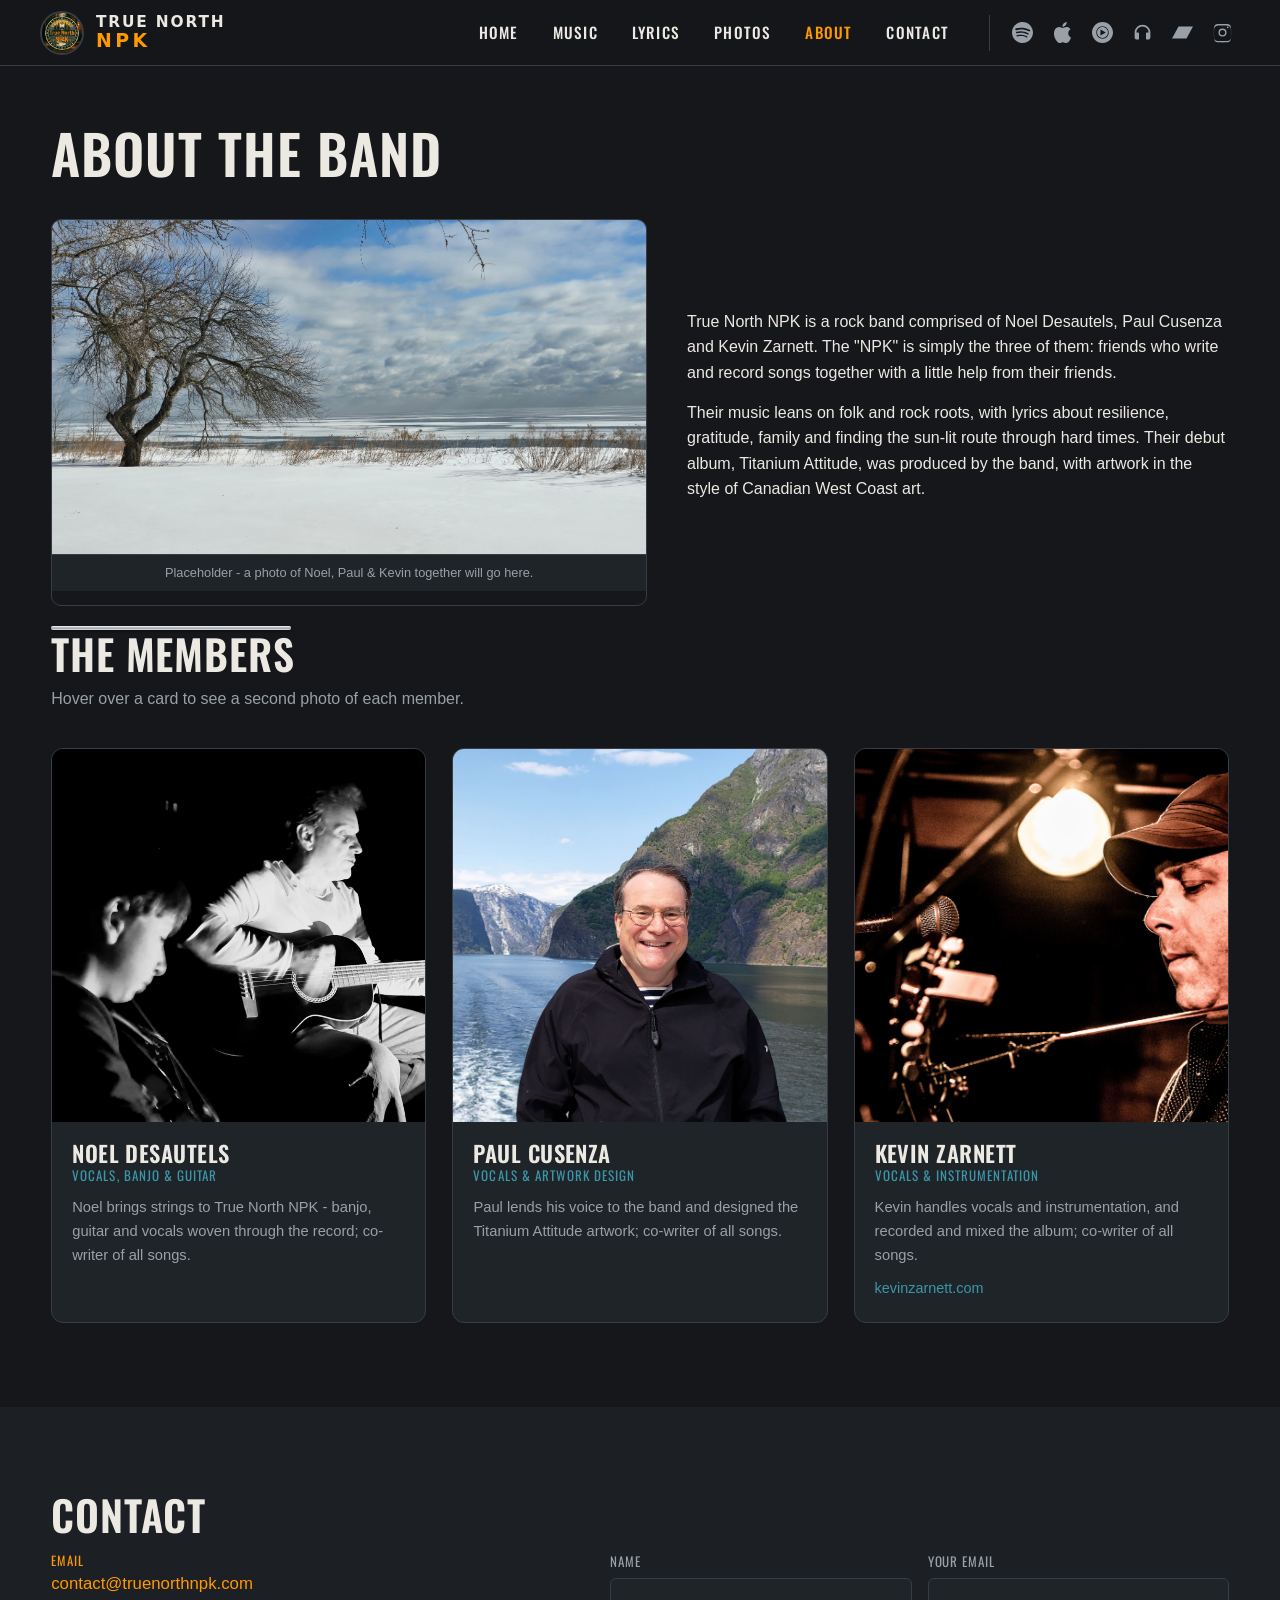
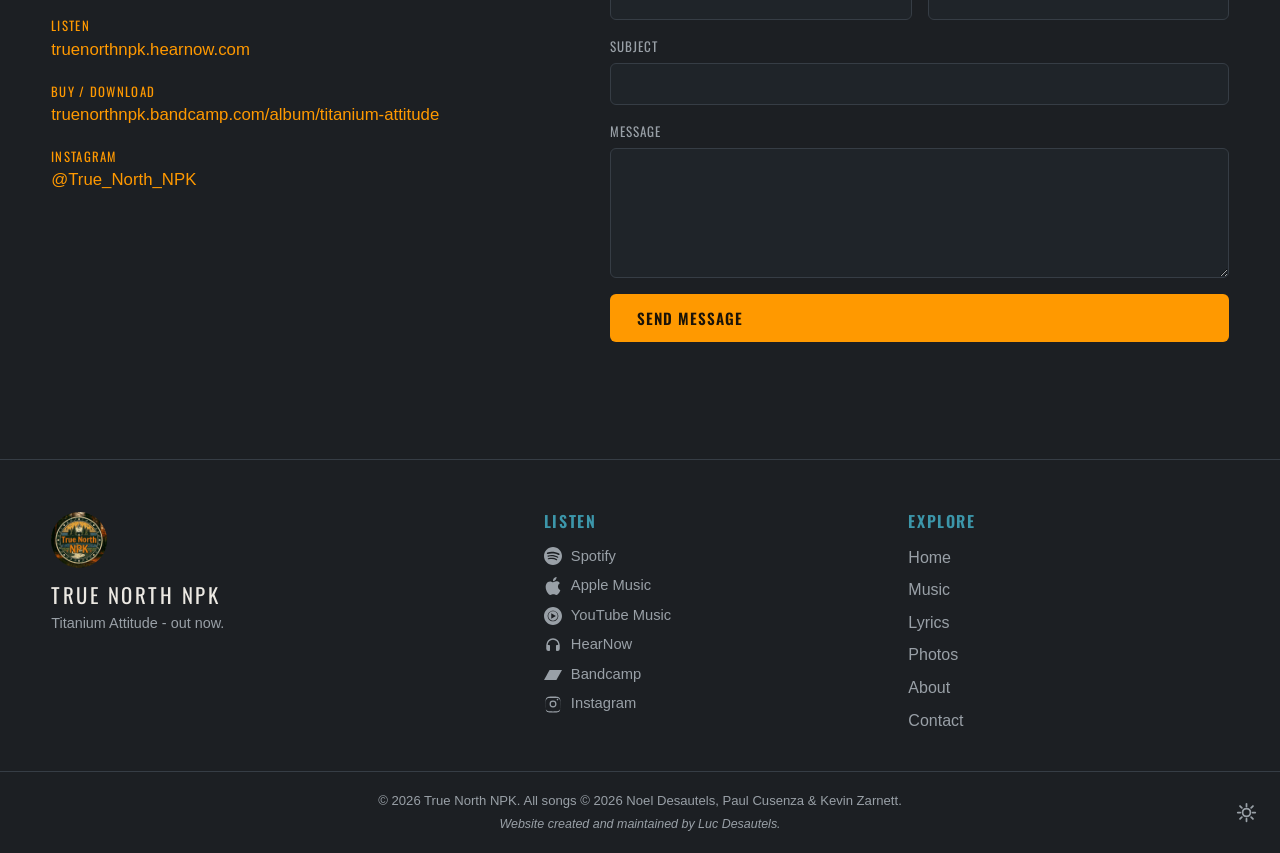
==== commit fc925342: "Round 5 polish: cover hover, IG, hide Controls, footer cleanup - Album cover now swaps to the real-l" ====
--- a/about.html
+++ b/about.html
@@ -88,16 +88,10 @@
             </div>
             <button type="submit" class="btn btn-primary">Send message</button>
             <p class="form-status" id="cf-status" role="status"></p>
-            <p class="form-note">
-              This form opens your email app with the message ready to send.
-              It can later be connected to a form service for direct submission.
-            </p>
           </form>
         </div>
       </div>
     </section>
-
-    <p class="site-credit" data-content="about.siteCredit"></p>
   </main>
 
   <footer id="site-footer"></footer>
--- a/css/style.css
+++ b/css/style.css
@@ -264,10 +264,18 @@
 .footer-nav a { color: var(--text-muted); }
 .footer-nav a:hover { color: var(--accent-hi); }
 .footer-bottom {
+  position: relative;
   border-top: 1px solid var(--border);
-  padding: 18px 0; text-align: center;
-}
-.footer-bottom p { color: var(--text-muted); font-size: .82rem; }
+  padding: 18px 20px; text-align: center;
+}
+.footer-bottom p { color: var(--text-muted); font-size: .82rem; margin: 0; }
+.footer-bottom .footer-luc-credit {
+  font-size: .78rem; font-style: italic; margin-top: 4px;
+}
+.footer-theme-toggle {
+  position: absolute;
+  right: 16px; top: 50%; transform: translateY(-50%);
+}
 
 /* =============================================================
    HERO (home)
@@ -309,10 +317,18 @@
   display: grid; grid-template-columns: 340px 1fr; gap: 48px; align-items: center;
 }
 .album-cover-frame {
+  position: relative;
   border: 1px solid var(--border); border-radius: 10px; overflow: hidden;
   box-shadow: 0 18px 40px rgba(0,0,0,.5);
 }
-.album-cover-frame img { width: 100%; }
+.album-cover-frame img { width: 100%; display: block; transition: opacity .35s ease; }
+.album-cover-frame .cover-hover {
+  position: absolute; inset: 0;
+  width: 100%; height: 100%; object-fit: cover;
+  opacity: 0;
+}
+.album-cover-frame:hover .cover-main { opacity: 0; }
+.album-cover-frame:hover .cover-hover { opacity: 1; }
 .album-preview-info .eyebrow {
   font-family: var(--display); letter-spacing: .18em; text-transform: uppercase;
   color: var(--accent); font-size: .9rem; margin-bottom: 6px;
@@ -433,10 +449,18 @@
 }
 .album-left { display: flex; flex-direction: column; gap: 28px; }
 .album-art {
+  position: relative;
   border: 1px solid var(--border); border-radius: 10px; overflow: hidden;
   box-shadow: 0 16px 36px rgba(0,0,0,.55);
 }
-.album-art img { width: 100%; }
+.album-art img { width: 100%; display: block; transition: opacity .35s ease; }
+.album-art .cover-hover {
+  position: absolute; inset: 0;
+  width: 100%; height: 100%; object-fit: cover;
+  opacity: 0;
+}
+.album-art:hover .cover-main { opacity: 0; }
+.album-art:hover .cover-hover { opacity: 1; }
 .album-desc { color: var(--text); margin-bottom: 22px; max-width: 60ch; }
 
 /* ---- Turntable / record player ---- */
@@ -1000,6 +1024,9 @@
 .theme-toggle svg { width: 21px; height: 21px; fill: currentColor; }
 
 .site-controls {
+  /* The on-page Controls panel is intentionally hidden in the final
+     site. Remove this rule to re-enable the button / panel. */
+  display: none;
   position: fixed; left: 18px; bottom: 18px;
   z-index: 300; font-family: var(--body);
 }
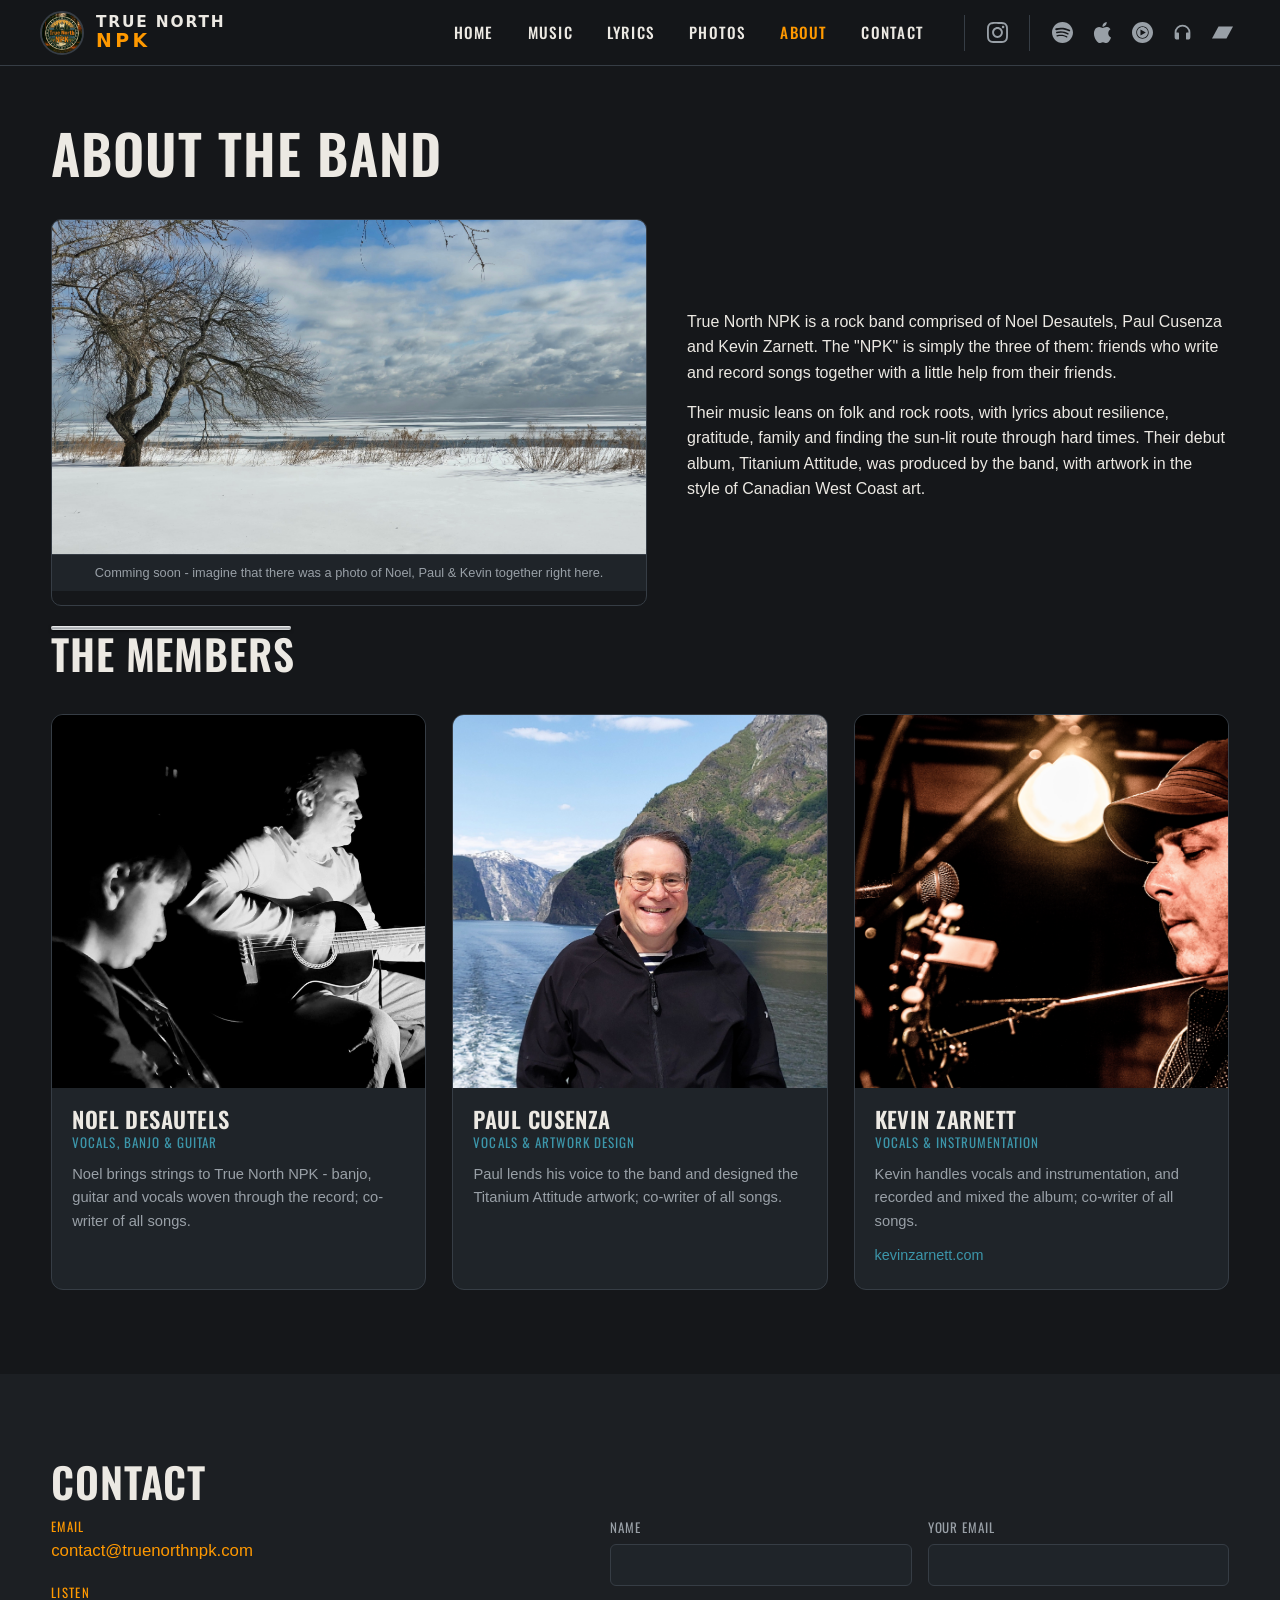
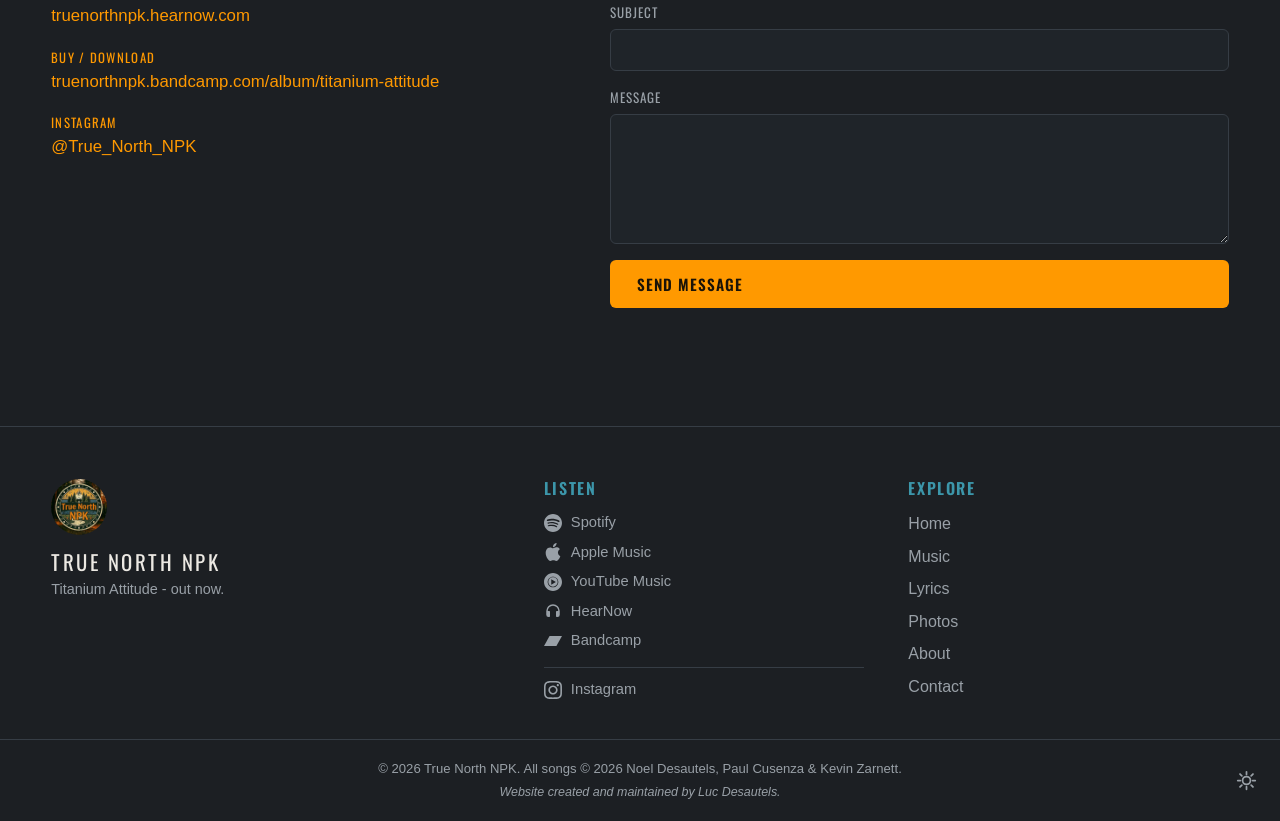
==== commit 8669ef3f: "Update photo caption in about.html" ====
--- a/about.html
+++ b/about.html
@@ -22,7 +22,7 @@
         <div class="band-block">
           <div class="band-photo">
             <img src="assets/img/band-placeholder.jpg" alt="True North NPK band photo placeholder">
-            <p class="ph-caption">Placeholder - a photo of Noel, Paul &amp; Kevin together will go here.</p>
+            <p class="ph-caption">Comming soon - imagine that there was a photo of Noel, Paul &amp; Kevin together right here.</p>
           </div>
           <div class="band-text">
             <p data-content="about.paragraph1"></p>
--- a/css/style.css
+++ b/css/style.css
@@ -212,7 +212,9 @@
 .nav-links a:hover { color: var(--accent-hi); background: var(--surface-2); }
 .nav-links a.active { color: var(--accent); }
 
+.nav-streaming-wrap { display: flex; gap: 0; }
 .nav-streaming { display: flex; gap: 4px; padding-left: 14px; border-left: 1px solid var(--border); }
+.nav-streaming-ig { padding-right: 14px; }
 .stream-link {
   display: flex; align-items: center; justify-content: center;
   color: var(--text-muted);
@@ -260,6 +262,12 @@
 .footer-stream { gap: 9px; justify-content: flex-start; color: var(--text-muted); font-size: .92rem; }
 .footer-stream svg { width: 18px; height: 18px; }
 .footer-stream:hover { color: var(--accent-hi); }
+/* line spacer between Bandcamp and Instagram in the footer */
+.footer-streaming a[title="Instagram"] {
+  margin-top: 8px;
+  padding-top: 10px;
+  border-top: 1px solid var(--border);
+}
 .footer-nav { list-style: none; display: flex; flex-direction: column; gap: 7px; }
 .footer-nav a { color: var(--text-muted); }
 .footer-nav a:hover { color: var(--accent-hi); }
@@ -370,28 +378,6 @@
 .album-panel:nth-child(even) { background: var(--bg-2); }
 
 .album-head { margin-bottom: 28px; }
-/* Two-column album header: text on the left, turntable on the right */
-.album-head-split {
-  display: grid;
-  grid-template-columns: 1fr auto;
-  align-items: center;
-  gap: 36px;
-}
-.album-head-split .album-head-text { min-width: 0; }
-.album-head-split .album-head-art { flex-shrink: 0; }
-/* Slightly smaller turntable when it lives in the header */
-.album-head-art .turntable {
-  width: 260px; height: 260px;
-  transform: scale(0.88);
-  transform-origin: center right;
-}
-.album-head-art .record-player {
-  padding: 14px 14px 12px;
-}
-.album-head-art .record-caption {
-  margin-top: -8px;
-  font-size: .72rem;
-}
 .album-head .eyebrow {
   font-family: var(--display); letter-spacing: .18em; text-transform: uppercase;
   color: var(--accent); font-size: .85rem;
@@ -704,9 +690,9 @@
 }
 .pb-play {
   width: 44px; height: 44px; border-radius: 50%;
-  background: var(--secondary); color: #fff;
-}
-.pb-play:hover { background: var(--secondary-hi); color: #fff; }
+  background: var(--accent); color: var(--accent-ink);
+}
+.pb-play:hover { background: var(--accent-hi); color: var(--accent-ink); }
 .pb-play svg { width: 20px; height: 20px; }
 .pb-progress { display: flex; align-items: center; gap: 10px; width: min(440px, 46vw); }
 .pb-time { font-family: var(--display); font-size: .8rem; color: var(--text-muted); font-variant-numeric: tabular-nums; }
@@ -731,7 +717,7 @@
   width: 14px; height: 14px; border-radius: 50%;
   background: var(--slider-col, var(--accent)); border: 0;
 }
-.pb-vol { width: 96px; flex: none; --slider-col: var(--secondary); }
+.pb-vol { width: 96px; flex: none; }
 
 /* ---- Streaming embed (when a song uses a Spotify/YouTube link) ---- */
 .embed-wrap { margin-top: 14px; }
@@ -1157,17 +1143,6 @@
   .album-body.lyrics-open { grid-template-columns: 1fr; gap: 28px; }
   .album-left { flex-direction: row; flex-wrap: wrap; }
   .album-art { max-width: 280px; }
-
-  /* stack turntable below the title on narrow screens */
-  .album-head-split {
-    grid-template-columns: 1fr;
-    gap: 20px;
-  }
-  .album-head-art {
-    display: flex;
-    justify-content: center;
-  }
-  .album-head-art .turntable { transform-origin: center center; }
   .album-body.lyrics-open .lyrics-sidebar {
     position: static; max-height: 65vh;
   }
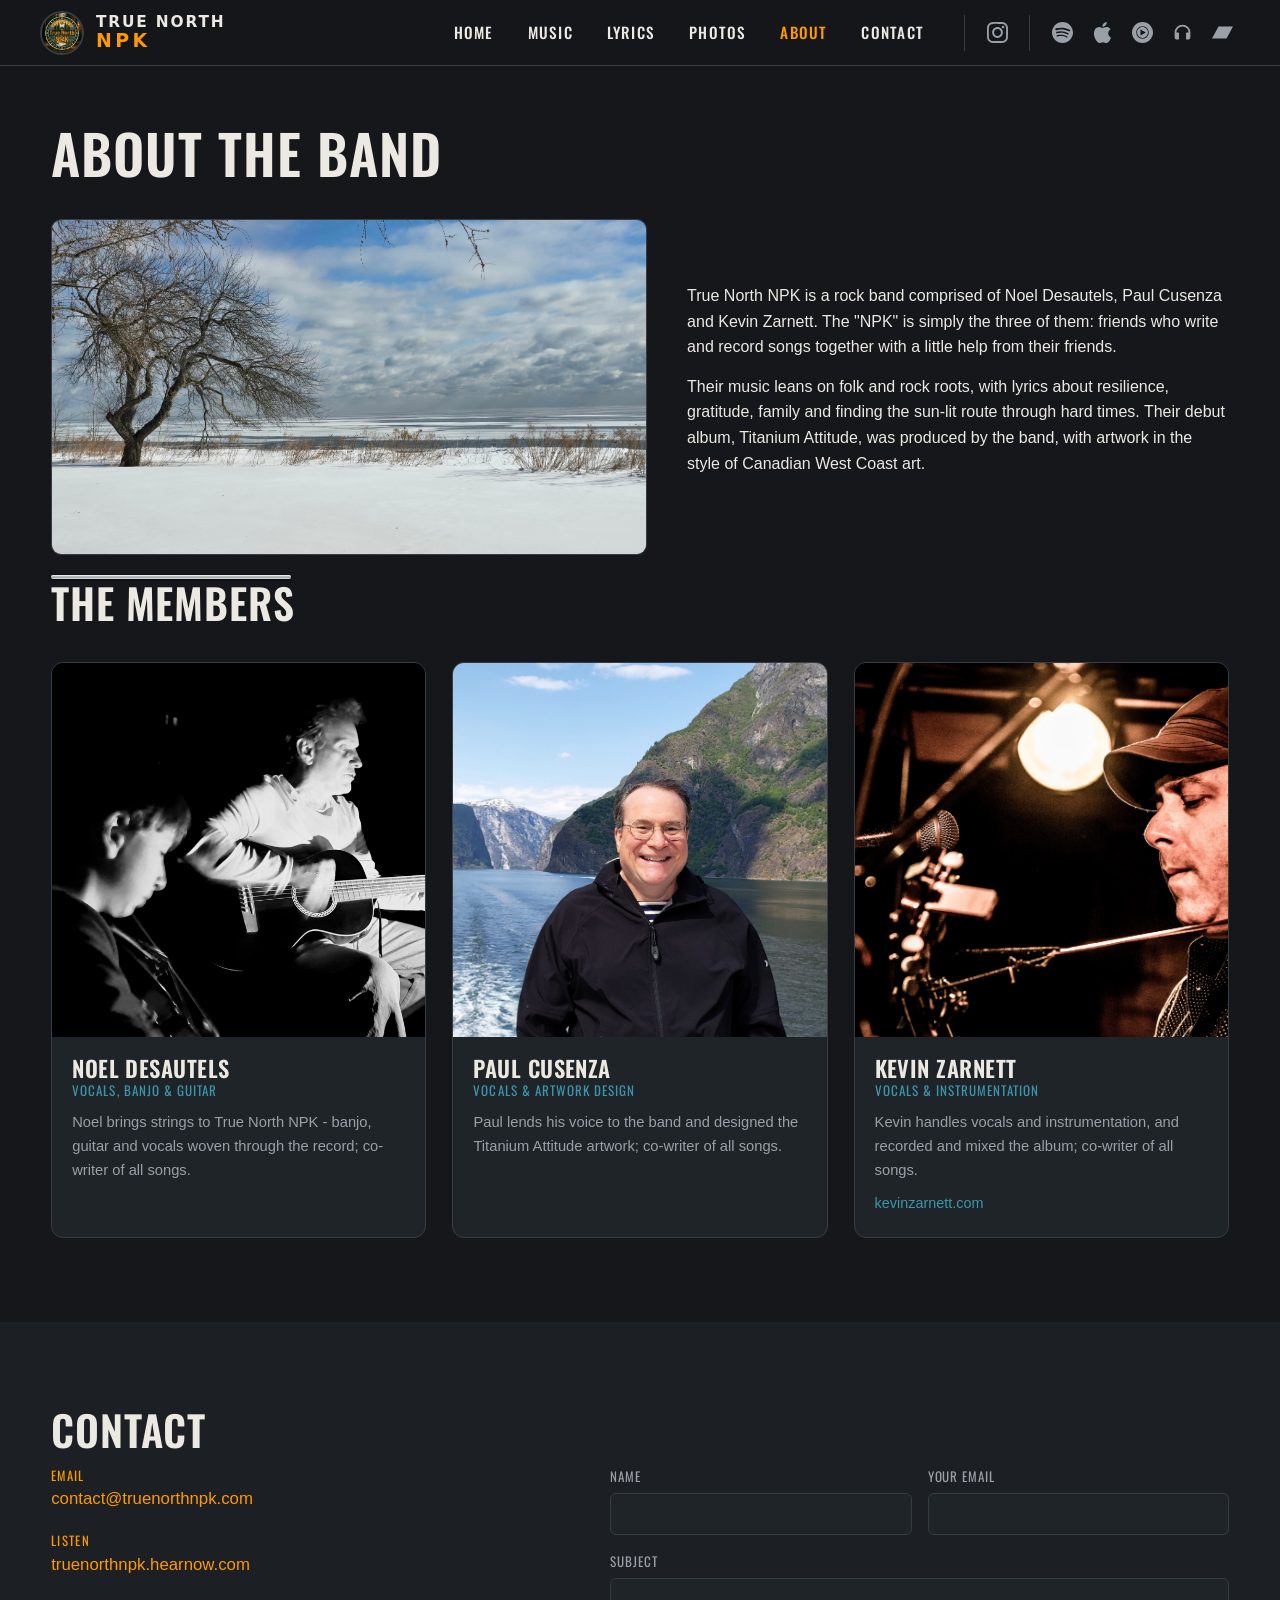
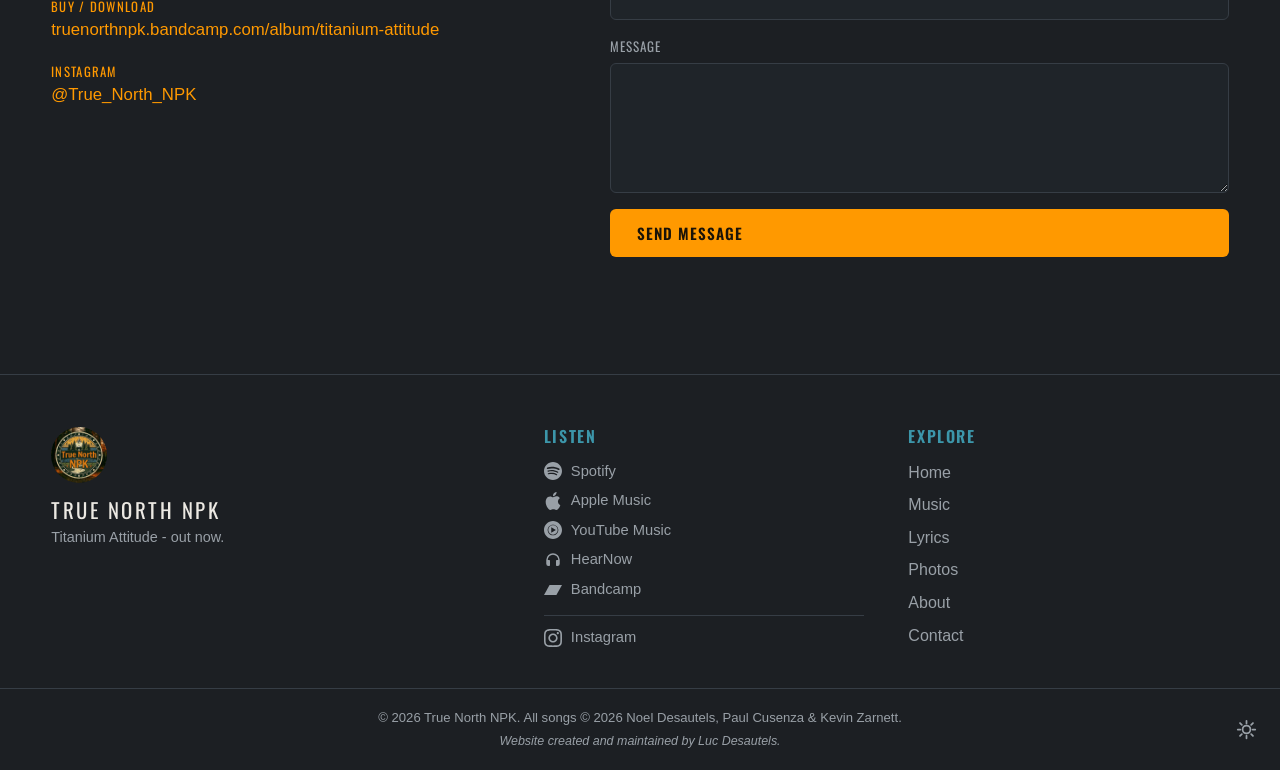
==== commit 21451dc2: "Remove placeholder caption from band photo on About page Co-Authored-By: Claude Sonnet 4.6 <noreply@" ====
--- a/about.html
+++ b/about.html
@@ -22,7 +22,7 @@
         <div class="band-block">
           <div class="band-photo">
             <img src="assets/img/band-placeholder.jpg" alt="True North NPK band photo placeholder">
-            <p class="ph-caption">Comming soon - imagine that there was a photo of Noel, Paul &amp; Kevin together right here.</p>
+
           </div>
           <div class="band-text">
             <p data-content="about.paragraph1"></p>
--- a/css/style.css
+++ b/css/style.css
@@ -387,10 +387,14 @@
 }
 .album-head .album-meta { color: var(--text-muted); }
 
+/* Title + buy button side by side, wrapping on narrow screens */
+.album-title-row {
+  display: flex; align-items: center; gap: 24px; flex-wrap: wrap;
+}
+
 /* Bandcamp Buy / Download CTA shown in the album head */
 .album-buy {
   display: inline-flex; align-items: center; gap: 10px;
-  margin-top: 14px;
   background: var(--secondary); color: #fff;
   padding: 11px 22px; border-radius: 999px;
   font-family: var(--display); font-weight: 600;
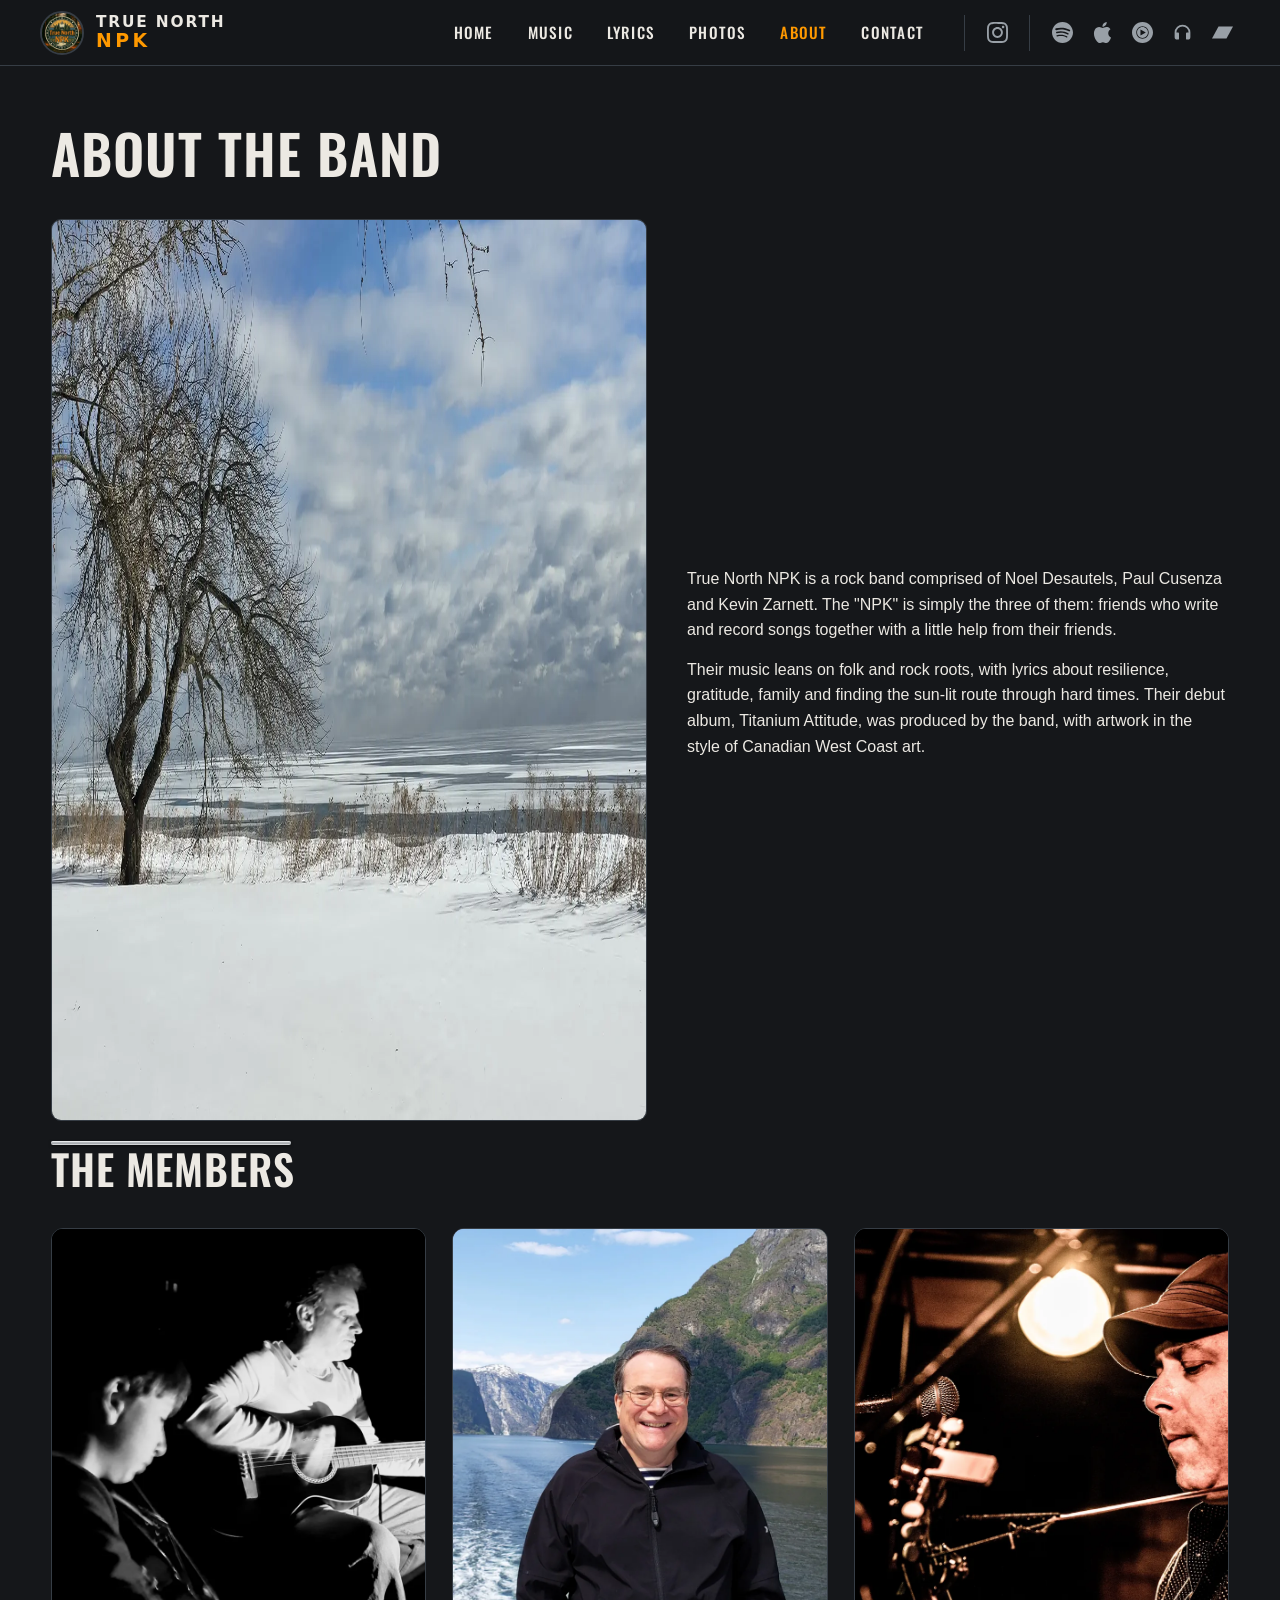
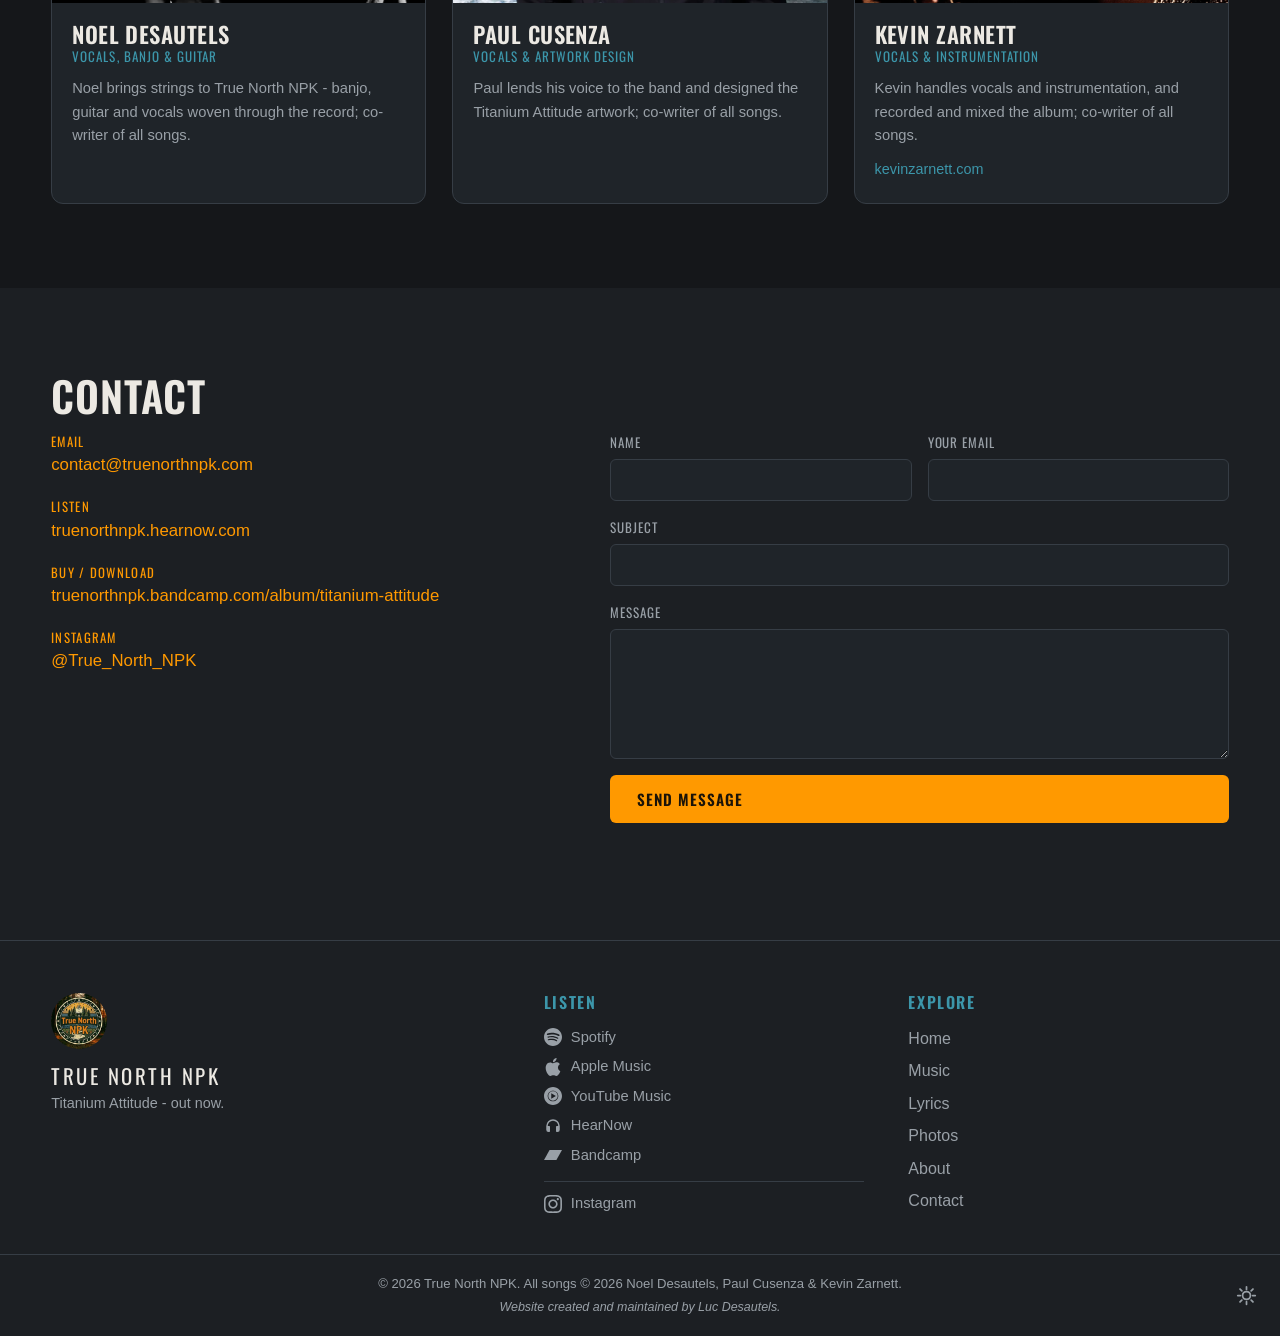
==== commit 92de53fa: "optimizations" ====
--- a/about.html
+++ b/about.html
@@ -5,10 +5,15 @@
   <meta name="viewport" content="width=device-width, initial-scale=1.0">
   <title>About &amp; Contact - True North NPK</title>
   <meta name="description" content="Meet True North NPK - Noel, Paul and Kevin - and get in touch.">
+  <link rel="preconnect" href="https://fonts.googleapis.com">
+  <link rel="preconnect" href="https://fonts.gstatic.com" crossorigin>
   <link rel="icon" href="assets/img/badge.png">
   <link rel="stylesheet" href="css/style.css">
   <script src="js/controls.js"></script>
   <script src="js/analytics.js"></script>
+  <script src="js/img-manifest.js"></script>
+  <script src="js/img.js"></script>
+  <script defer src="js/lenis.min.js"></script>
 </head>
 <body data-page="about">
 
@@ -21,7 +26,7 @@
         <h1>About the Band</h1>
         <div class="band-block">
           <div class="band-photo">
-            <img src="assets/img/band-placeholder.jpg" alt="True North NPK band photo placeholder">
+            <img class="lqip-img" data-eager src="assets/img/band-placeholder.jpg" alt="True North NPK band photo placeholder">
 
           </div>
           <div class="band-text">
@@ -113,8 +118,8 @@
         return '' +
           '<article class="member-card">' +
             '<div class="member-photo">' +
-              '<img class="photo-main" src="' + m.photo + '" alt="' + m.name + '">' +
-              '<img class="photo-hover" src="' + m.photoHover + '" alt="" aria-hidden="true">' +
+              '<img class="photo-main lqip-img" loading="lazy" decoding="async" src="' + m.photo + '" alt="' + m.name + '">' +
+              '<img class="photo-hover" loading="lazy" decoding="async" src="' + m.photoHover + '" alt="" aria-hidden="true">' +
             '</div>' +
             '<div class="member-info">' +
               '<h3>' + m.name + '</h3>' +
--- a/css/style.css
+++ b/css/style.css
@@ -295,6 +295,18 @@
   padding: 60px clamp(16px, 4vw, 40px);
   background: linear-gradient(180deg, rgba(20,23,26,.55), rgba(20,23,26,.92)),
               url('../assets/img/band-placeholder.jpg') center/cover no-repeat;
+  background-color: #14171a;   /* instant paint while the hero image streams in */
+}
+@supports (background-image: image-set(url('x.webp') type('image/webp'))) {
+  .hero {
+    background:
+      linear-gradient(180deg, rgba(20,23,26,.55), rgba(20,23,26,.92)),
+      image-set(
+        url('../assets/img/band-placeholder.webp') type('image/webp'),
+        url('../assets/img/band-placeholder.jpg') type('image/jpeg')
+      ) center/cover no-repeat;
+    background-color: #14171a;
+  }
 }
 .hero-inner { width: min(1180px, 92vw); margin: 0 auto; max-width: 760px; }
 .hero h1 {
@@ -753,6 +765,17 @@
     linear-gradient(rgba(8, 9, 11, .35), rgba(8, 9, 11, .55)),
     url('../assets/img/raven.jpg') center center / cover fixed no-repeat;
   background-color: #0c0d10;
+}
+@supports (background-image: image-set(url('x.webp') type('image/webp'))) {
+  body[data-page="lyrics"] {
+    background:
+      linear-gradient(rgba(8, 9, 11, .35), rgba(8, 9, 11, .55)),
+      image-set(
+        url('../assets/img/raven.webp') type('image/webp'),
+        url('../assets/img/raven.jpg') type('image/jpeg')
+      ) center center / cover fixed no-repeat;
+    background-color: #0c0d10;
+  }
 }
 body[data-page="lyrics"] #site-header { background: transparent; }
 body[data-page="lyrics"] .navbar { background: rgba(8, 9, 11, 0.6); }
@@ -1180,3 +1203,25 @@
   .form-row { flex-direction: column; }
   .section { padding: 60px 0; }
 }
+
+/* =============================================================
+   PROGRESSIVE IMAGE LOADING (blur-up)
+   Driven by js/img.js + js/img-manifest.js. The frame shows a tiny
+   blurred placeholder instantly; the sharp image fades in on top once
+   it has decoded. Images are only hidden while the enhancer is live
+   (html.tn-img), so the site degrades gracefully without JavaScript.
+   ============================================================= */
+.tn-frame {
+  background-image: var(--tn-lqip);
+  background-position: center;
+  background-size: cover;
+  background-repeat: no-repeat;
+  background-color: var(--surface);
+}
+img.lqip-img { transition: opacity .55s ease; }
+html.tn-img img.lqip-img { opacity: 0; }
+html.tn-img img.lqip-img.tn-loaded { opacity: 1; }
+
+@media (prefers-reduced-motion: reduce) {
+  img.lqip-img { transition: none; }
+}
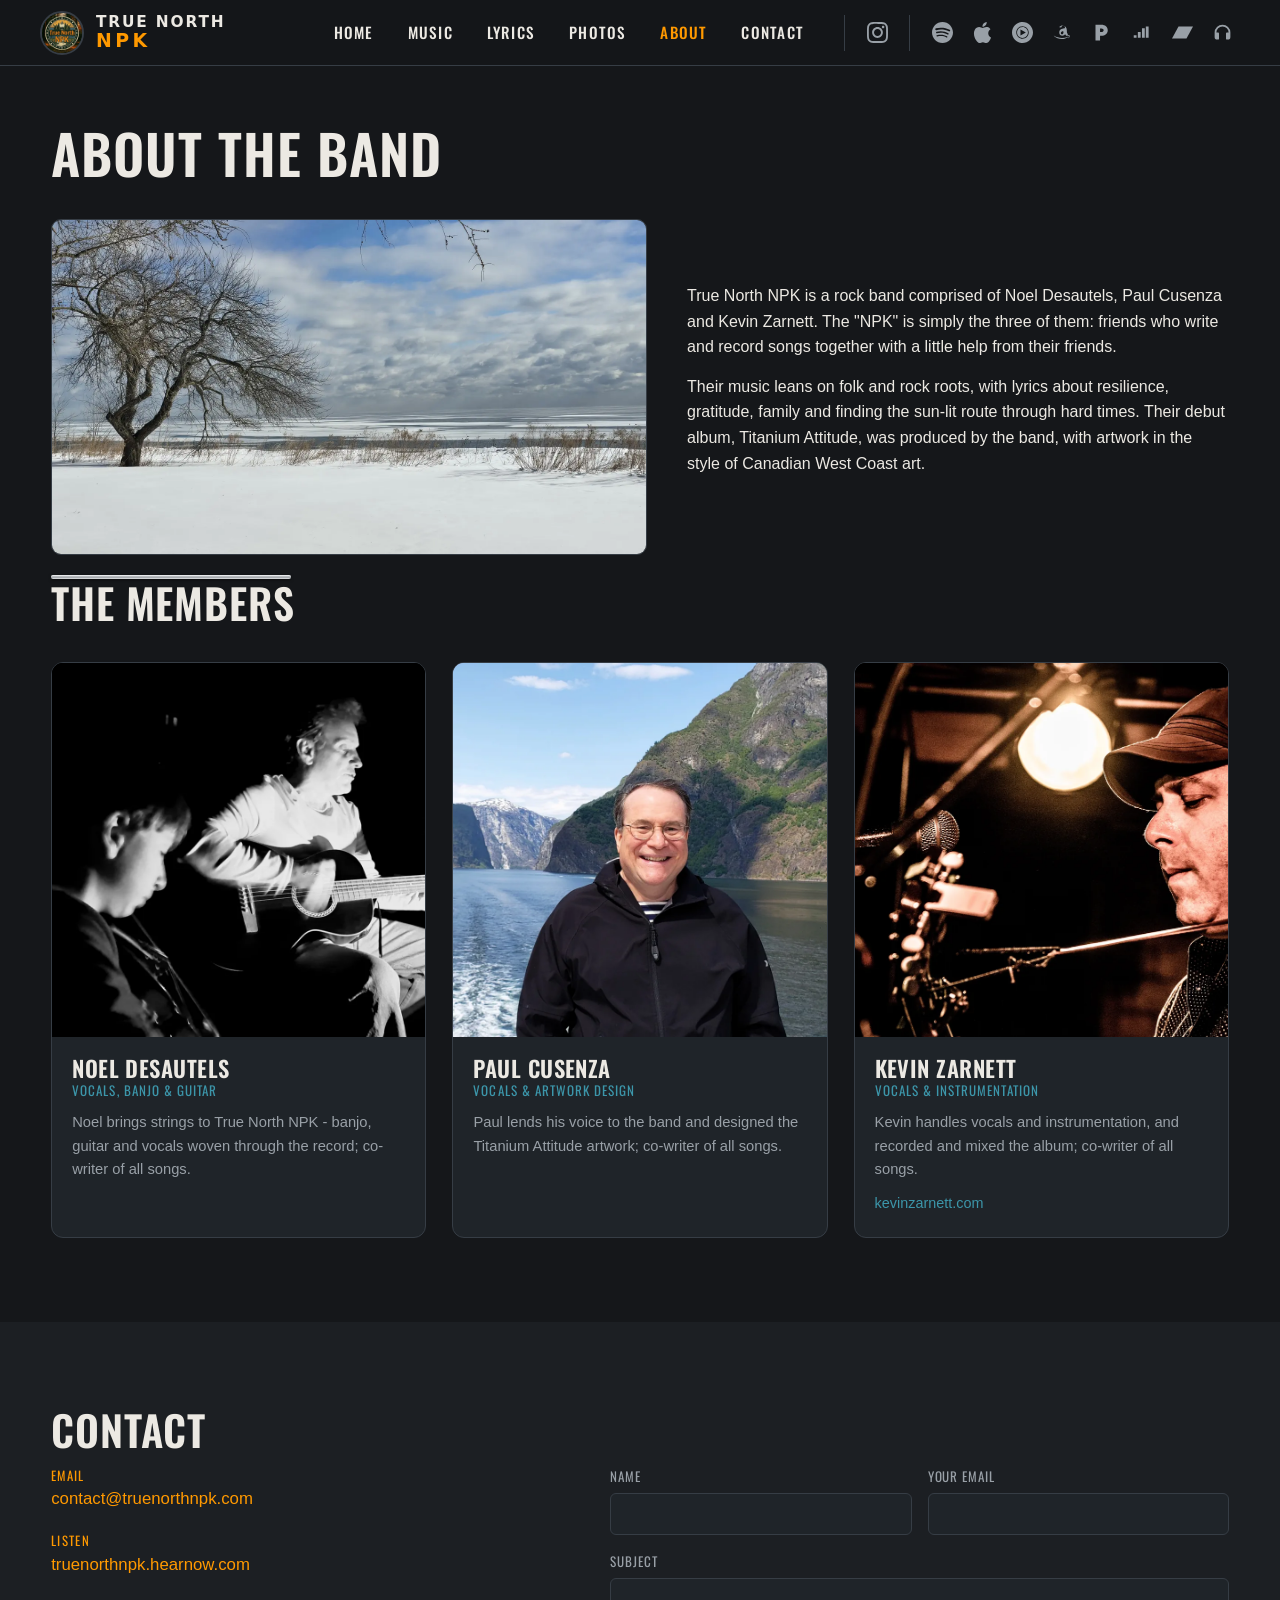
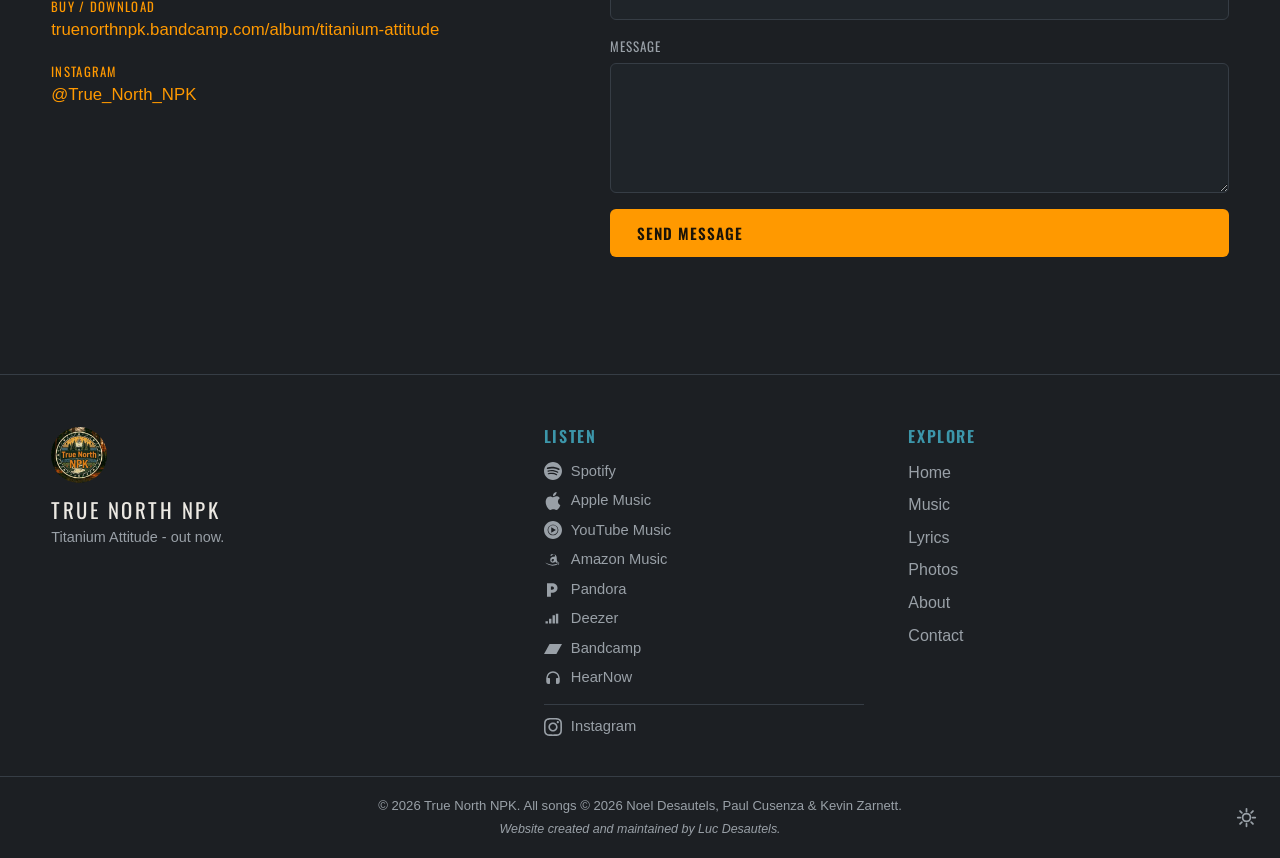
==== commit 6a0083c8: "Optimize image loading + add streaming links Image loading - Add tools/optimize_images.py: non-destr" ====
--- a/about.html
+++ b/about.html
@@ -13,7 +13,7 @@
   <script src="js/analytics.js"></script>
   <script src="js/img-manifest.js"></script>
   <script src="js/img.js"></script>
-  <script defer src="js/lenis.min.js"></script>
+
 </head>
 <body data-page="about">
 
--- a/css/style.css
+++ b/css/style.css
@@ -341,7 +341,7 @@
   border: 1px solid var(--border); border-radius: 10px; overflow: hidden;
   box-shadow: 0 18px 40px rgba(0,0,0,.5);
 }
-.album-cover-frame img { width: 100%; display: block; transition: opacity .35s ease; }
+.album-cover-frame img { width: 100%; height: auto; display: block; transition: opacity .35s ease; }
 .album-cover-frame .cover-hover {
   position: absolute; inset: 0;
   width: 100%; height: 100%; object-fit: cover;
@@ -455,7 +455,7 @@
   border: 1px solid var(--border); border-radius: 10px; overflow: hidden;
   box-shadow: 0 16px 36px rgba(0,0,0,.55);
 }
-.album-art img { width: 100%; display: block; transition: opacity .35s ease; }
+.album-art img { width: 100%; height: auto; display: block; transition: opacity .35s ease; }
 .album-art .cover-hover {
   position: absolute; inset: 0;
   width: 100%; height: 100%; object-fit: cover;
@@ -901,7 +901,7 @@
 .band-photo {
   border: 1px solid var(--border); border-radius: 10px; overflow: hidden;
 }
-.band-photo img { width: 100%; }
+.band-photo img { width: 100%; height: auto; }
 .band-photo .ph-caption {
   background: var(--surface); color: var(--text-muted);
   font-size: .8rem; text-align: center; padding: 8px;
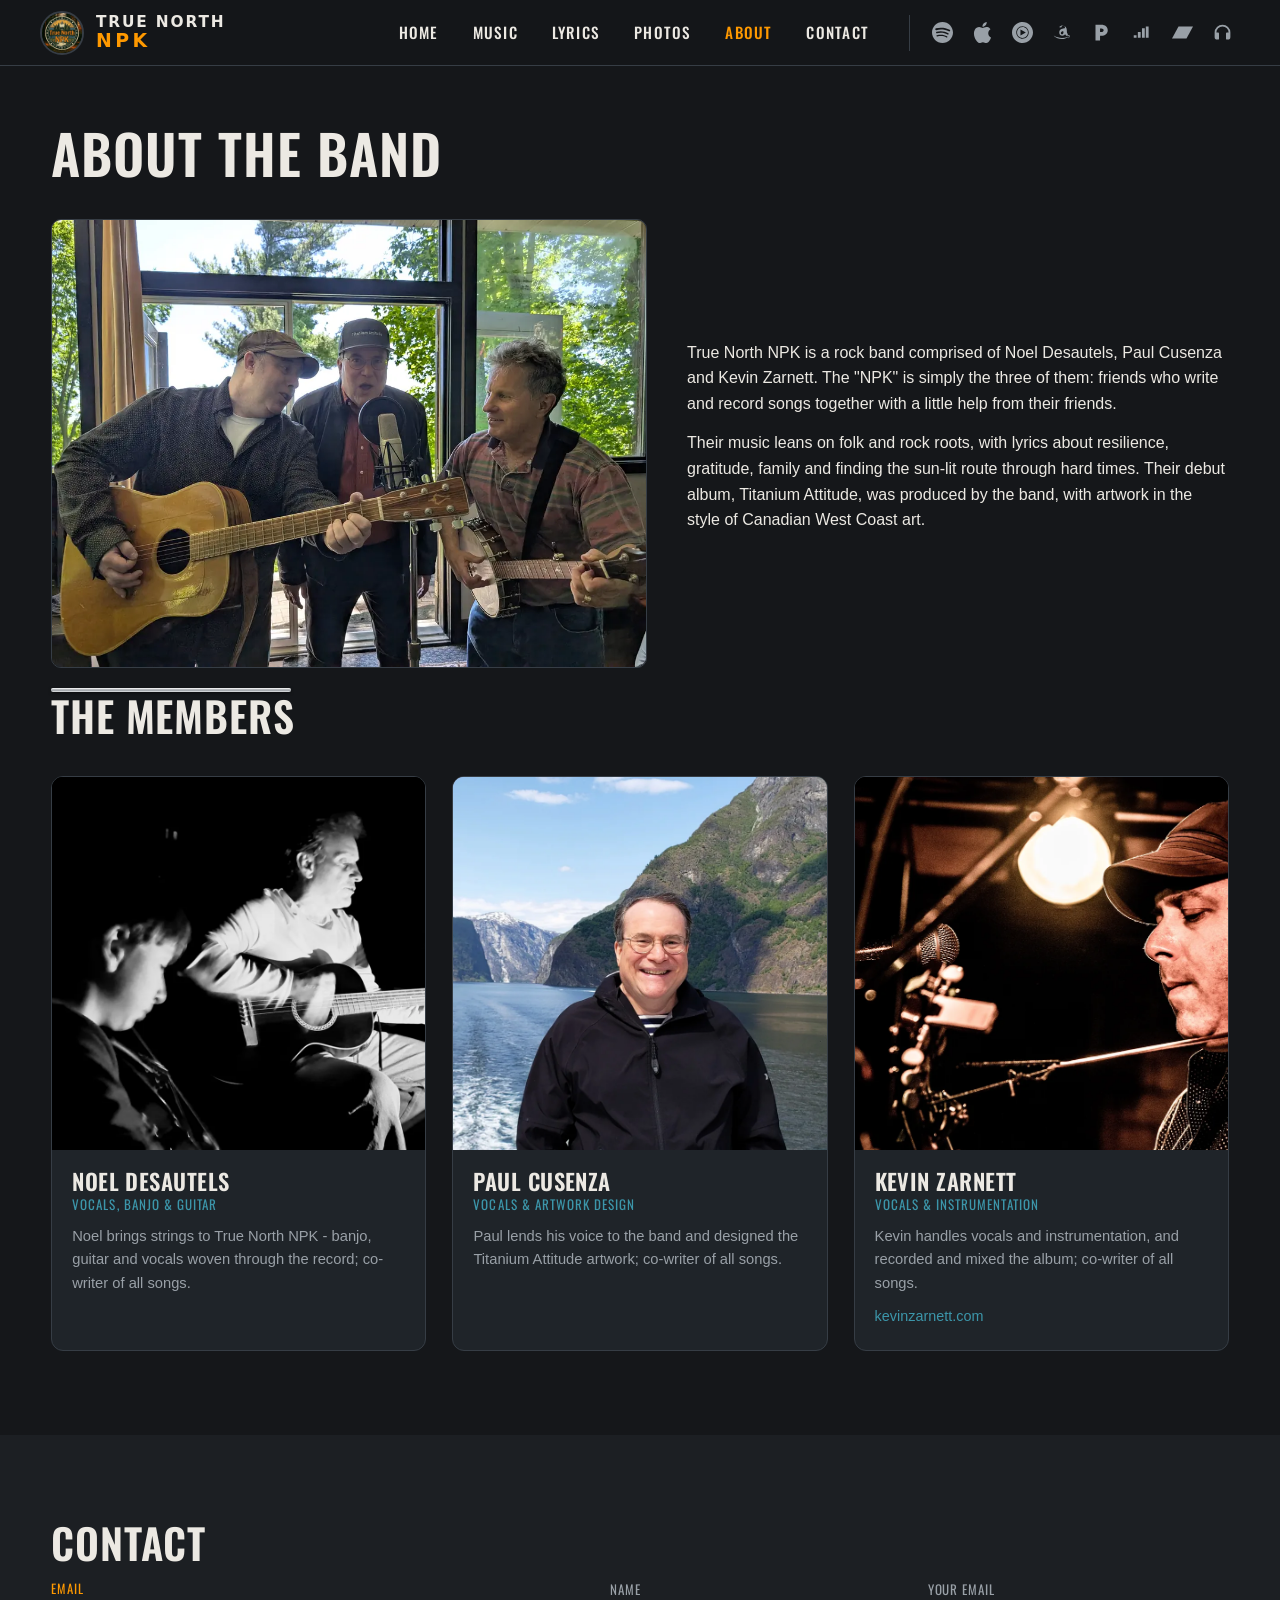
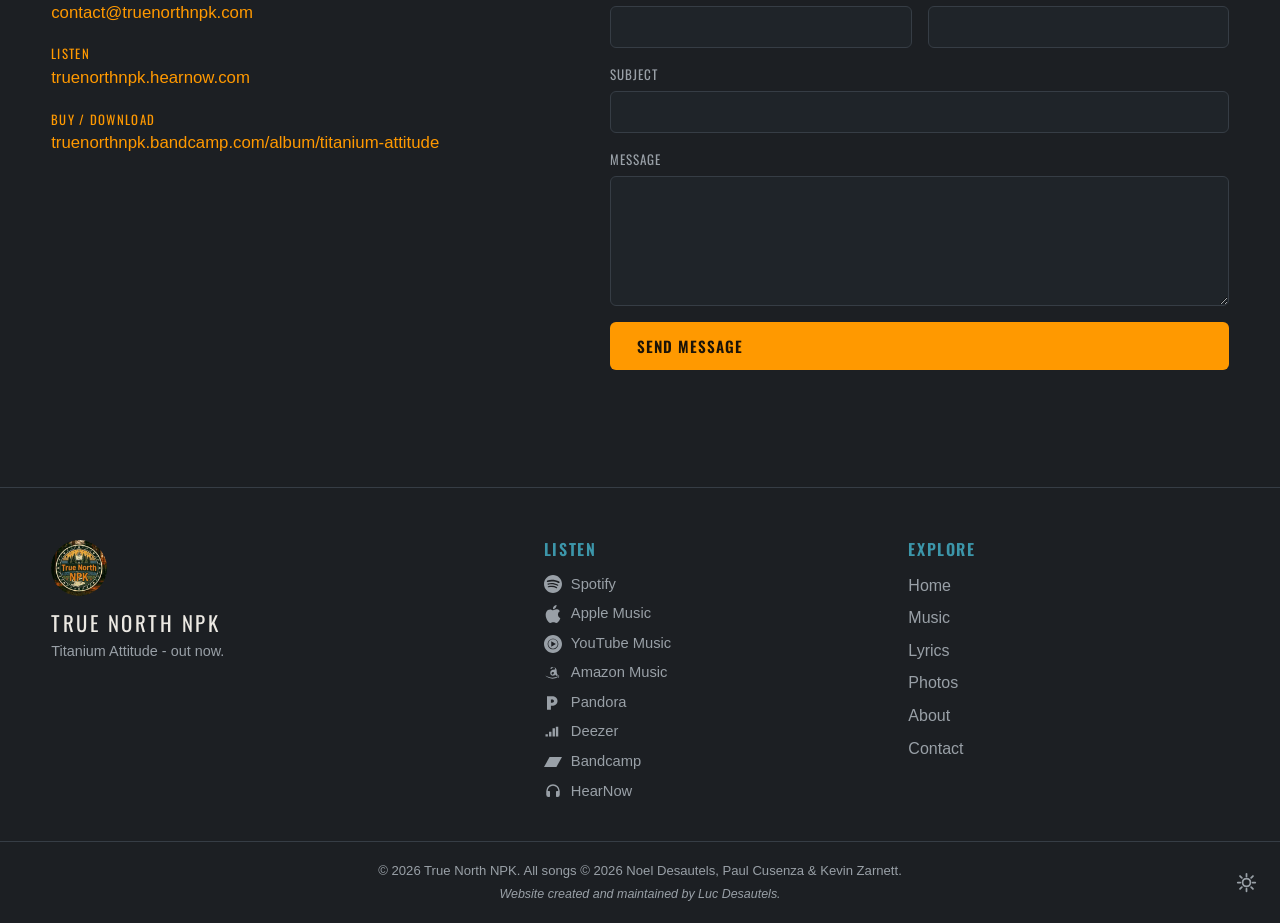
==== commit be11ce76: "Add Lake Ontario gallery photos and set home/about page images - Add 17 optimized WebP gallery photo" ====
--- a/about.html
+++ b/about.html
@@ -26,7 +26,7 @@
         <h1>About the Band</h1>
         <div class="band-block">
           <div class="band-photo">
-            <img class="lqip-img" data-eager src="assets/img/band-placeholder.jpg" alt="True North NPK band photo placeholder">
+            <img class="lqip-img" data-eager src="assets/img/photos/About%20the%20Band%20page%20photo.jpg" alt="True North NPK band photo">
 
           </div>
           <div class="band-text">
--- a/css/style.css
+++ b/css/style.css
@@ -294,7 +294,7 @@
   display: flex; align-items: center;
   padding: 60px clamp(16px, 4vw, 40px);
   background: linear-gradient(180deg, rgba(20,23,26,.55), rgba(20,23,26,.92)),
-              url('../assets/img/band-placeholder.jpg') center/cover no-repeat;
+              url('../assets/img/photos/Home Page Background.jpg') center/cover no-repeat;
   background-color: #14171a;   /* instant paint while the hero image streams in */
 }
 @supports (background-image: image-set(url('x.webp') type('image/webp'))) {
@@ -302,8 +302,8 @@
     background:
       linear-gradient(180deg, rgba(20,23,26,.55), rgba(20,23,26,.92)),
       image-set(
-        url('../assets/img/band-placeholder.webp') type('image/webp'),
-        url('../assets/img/band-placeholder.jpg') type('image/jpeg')
+        url('../assets/img/photos/Home Page Background.webp') type('image/webp'),
+        url('../assets/img/photos/Home Page Background.jpg') type('image/jpeg')
       ) center/cover no-repeat;
     background-color: #14171a;
   }
@@ -1146,7 +1146,10 @@
 /* =============================================================
    RESPONSIVE
    ============================================================= */
-@media (max-width: 920px) {
+/* The full streaming-icon row needs more room than the rest of the layout,
+   so the nav collapses to a hamburger earlier (1080px) than the page-layout
+   breakpoint below (920px). */
+@media (max-width: 1080px) {
   .nav-toggle { display: flex; }
   .nav-collapse {
     position: absolute; top: var(--nav-h); left: 0; right: 0;
@@ -1163,7 +1166,9 @@
   .nav-links a { padding: 12px 8px; }
   .nav-streaming { border-left: 0; padding-left: 0; margin-top: 8px; gap: 4px; }
   .nav-stream { width: 42px; height: 42px; }
-
+}
+
+@media (max-width: 920px) {
   .album-preview-grid { grid-template-columns: 1fr; gap: 28px; }
   .album-cover-frame { max-width: 320px; }
   .album-body,
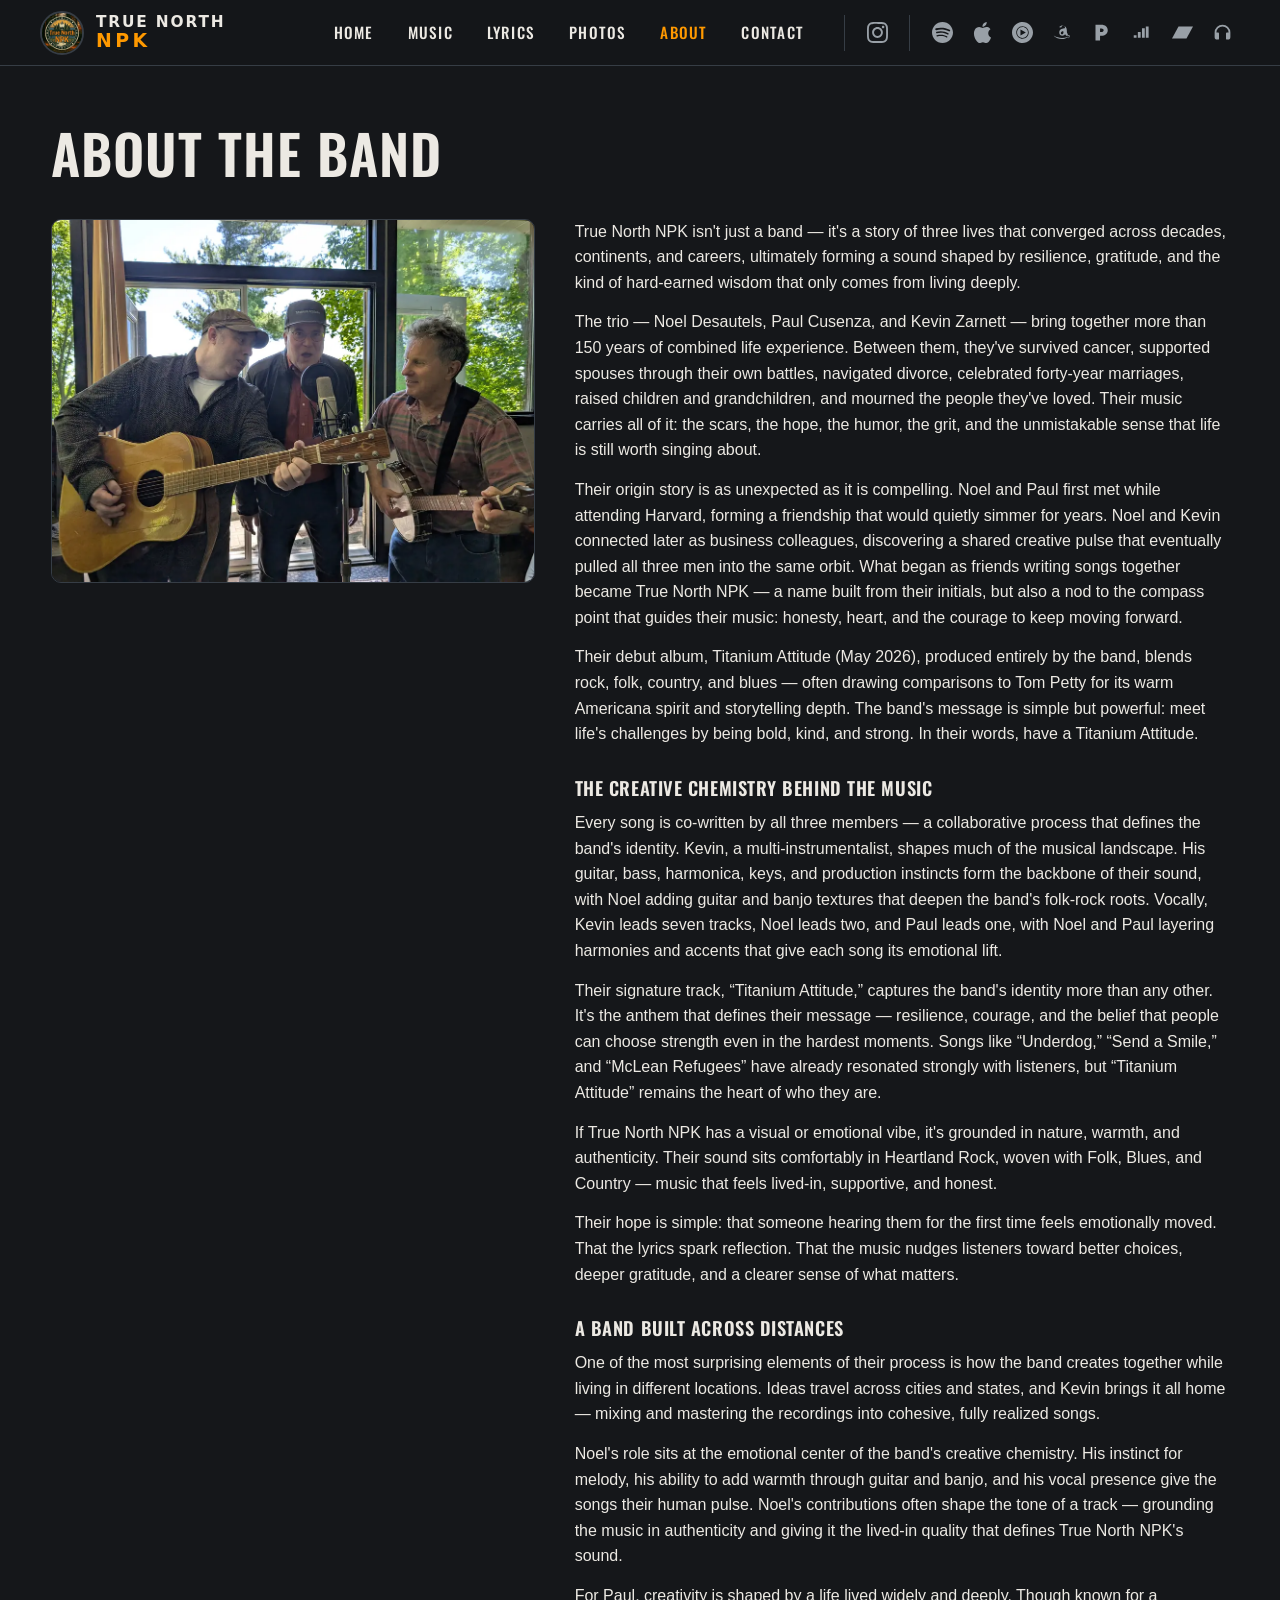
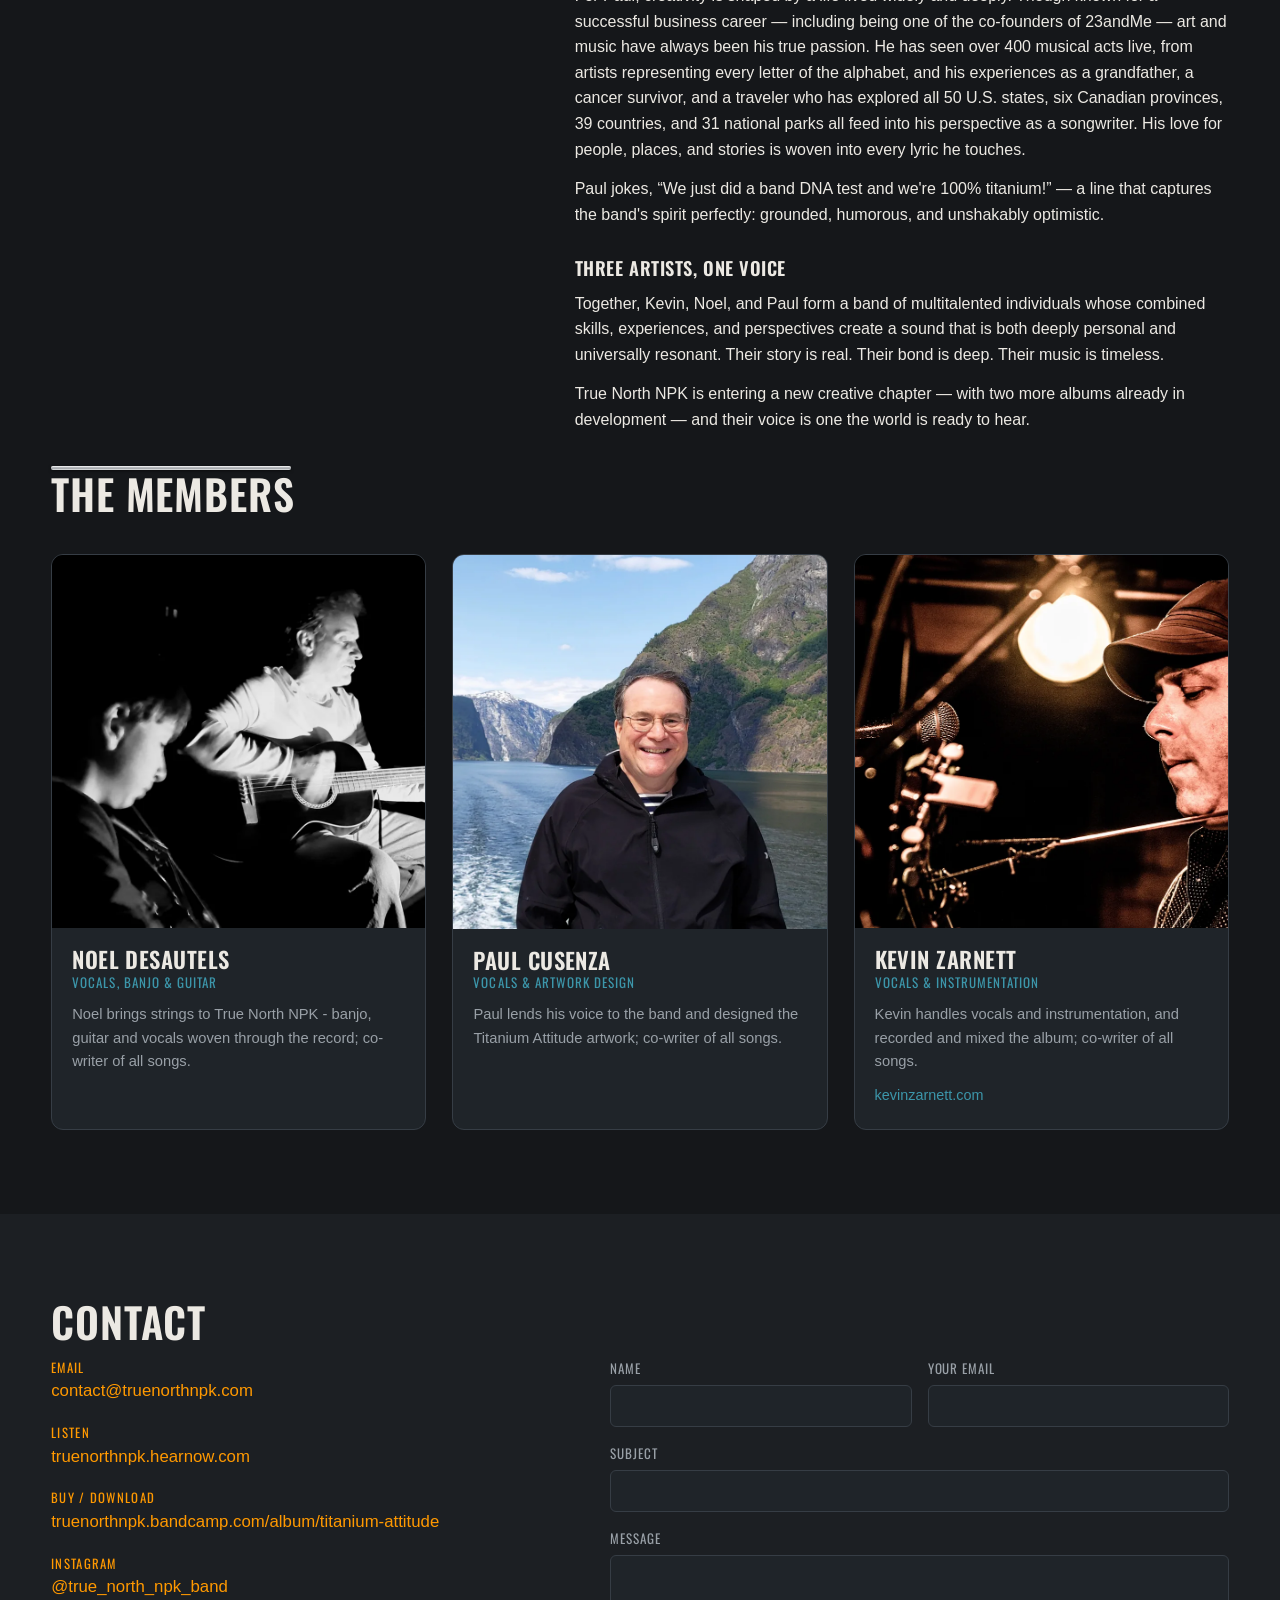
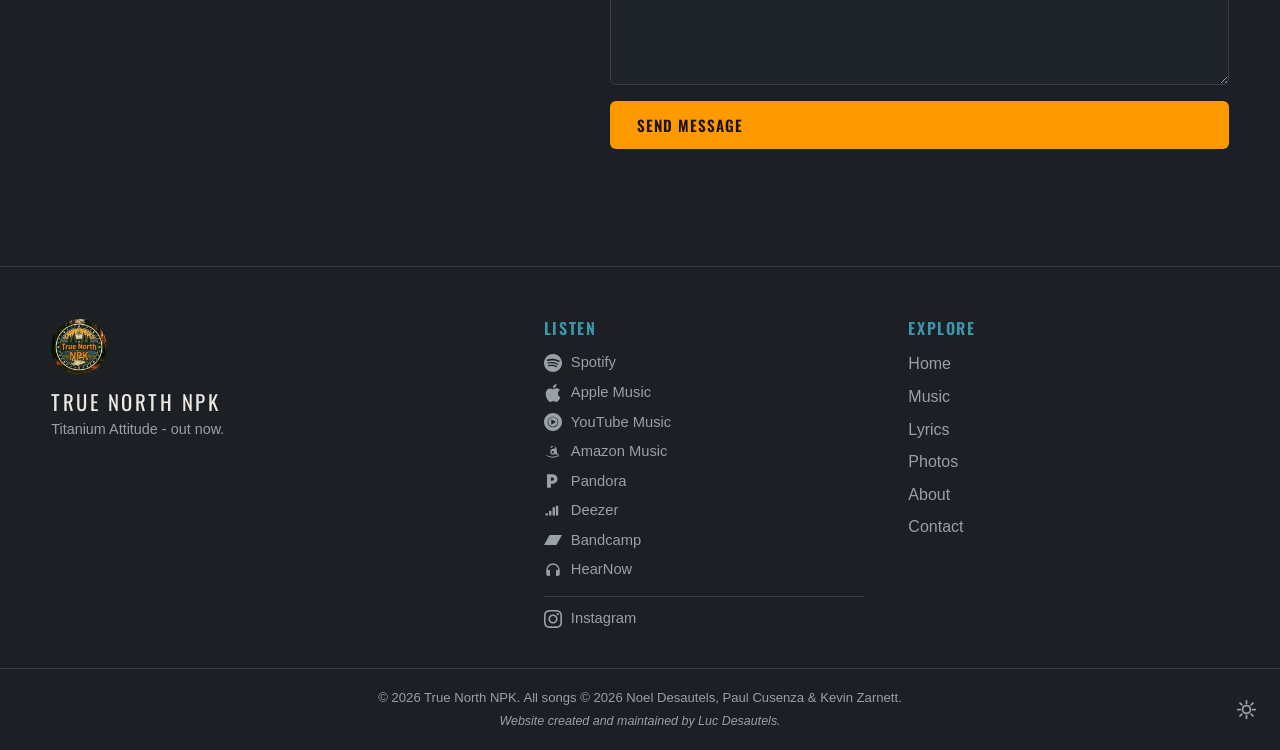
==== commit 7829b1ff: "Replace About bio with official band biography; refresh photo gallery New official bio replaces the " ====
--- a/about.html
+++ b/about.html
@@ -29,10 +29,7 @@
             <img class="lqip-img" data-eager src="assets/img/photos/About%20the%20Band%20page%20photo.jpg" alt="True North NPK band photo">
 
           </div>
-          <div class="band-text">
-            <p data-content="about.paragraph1"></p>
-            <p data-content="about.paragraph2"></p>
-          </div>
+          <div class="band-text" data-content-bio></div>
         </div>
         <div class="titanium-bar thin divider-ti" style="max-width:240px;margin-top:18px"></div>
       </div>
--- a/css/style.css
+++ b/css/style.css
@@ -895,11 +895,12 @@
 .about-hero h1 { font-size: clamp(2.2rem, 5vw, 3.4rem); text-transform: uppercase; }
 
 .band-block {
-  display: grid; grid-template-columns: 1.1fr 1fr; gap: 40px;
-  align-items: center; margin: 34px 0 20px;
+  display: grid; grid-template-columns: .85fr 1.15fr; gap: 40px;
+  align-items: start; margin: 34px 0 20px;
 }
 .band-photo {
   border: 1px solid var(--border); border-radius: 10px; overflow: hidden;
+  position: sticky; top: 90px;
 }
 .band-photo img { width: 100%; height: auto; }
 .band-photo .ph-caption {
@@ -908,6 +909,11 @@
   border-top: 1px solid var(--border);
 }
 .band-block p { color: var(--text); margin-bottom: 14px; }
+.band-block h3 {
+  font-size: 1.15rem; text-transform: uppercase; letter-spacing: .03em;
+  margin: 30px 0 12px;
+}
+.band-block h3:first-child { margin-top: 0; }
 
 /* member cards */
 .members-grid {
@@ -1000,6 +1006,8 @@
   background: var(--surface-2); border: 1px solid var(--border);
   padding: 1px 6px; border-radius: 4px; font-size: .9em;
 }
+/* Fallback (no JS): column masonry — packs tightly with no vertical
+   dead space, but fills top-to-bottom per column. */
 .photos-grid {
   column-count: 3;
   column-gap: 18px;
@@ -1015,12 +1023,49 @@
   box-shadow: 0 6px 18px rgba(0,0,0,.18);
   transition: transform .2s ease, border-color .2s ease;
 }
+/* JS-enhanced (js/photos-gallery.js): images are distributed across
+   flex columns so they read left-to-right across the top row, while
+   each column still packs tightly with no vertical dead space. */
+.photos-grid.photos-grid--cols {
+  display: flex;
+  align-items: flex-start;
+  gap: 18px;
+  column-count: initial;
+}
+.photos-col {
+  flex: 1 1 0;
+  min-width: 0;
+  display: flex;
+  flex-direction: column;
+  gap: 18px;
+}
+.photos-grid--cols .photo-item { margin: 0; }
 .photo-item:hover {
   transform: translateY(-3px);
   border-color: var(--accent);
 }
 .photo-item img {
   width: 100%; height: auto; display: block;
+}
+/* "See more" button row */
+.photos-see-more {
+  margin-top: 28px;
+  display: flex;
+  justify-content: center;
+}
+.photos-see-more-icon {
+  transition: transform .25s ease;
+}
+.photos-see-more-btn:hover .photos-see-more-icon {
+  transform: translateY(3px);
+}
+/* Fade-in animation for newly revealed photos */
+@keyframes tn-reveal {
+  from { opacity: 0; transform: translateY(10px); }
+  to   { opacity: 1; transform: translateY(0); }
+}
+.photo-item--revealing {
+  animation: tn-reveal .35s ease forwards;
 }
 
 /* =============================================================
@@ -1180,6 +1225,7 @@
   }
 
   .band-block { grid-template-columns: 1fr; }
+  .band-photo { position: static; }
   .members-grid { grid-template-columns: 1fr; max-width: 380px; }
   .contact-grid { grid-template-columns: 1fr; }
   .footer-inner { grid-template-columns: 1fr 1fr; }
